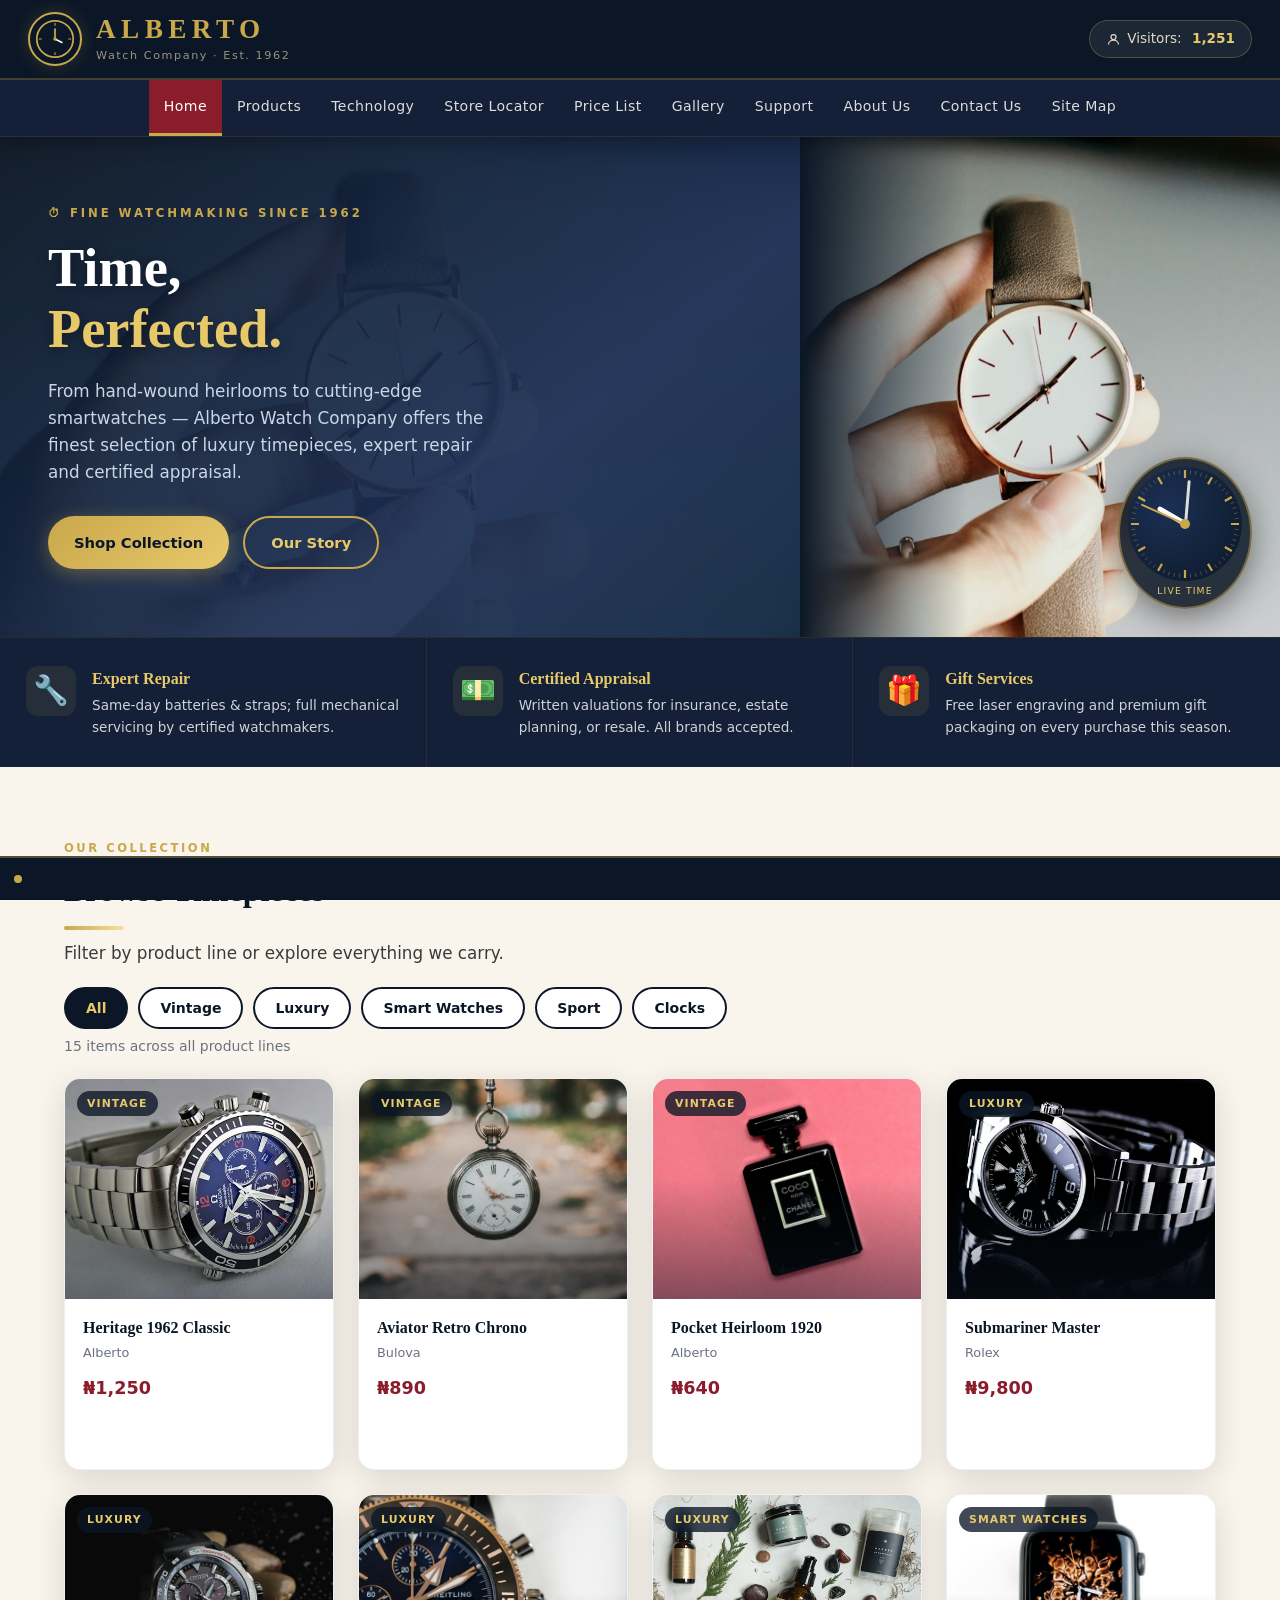
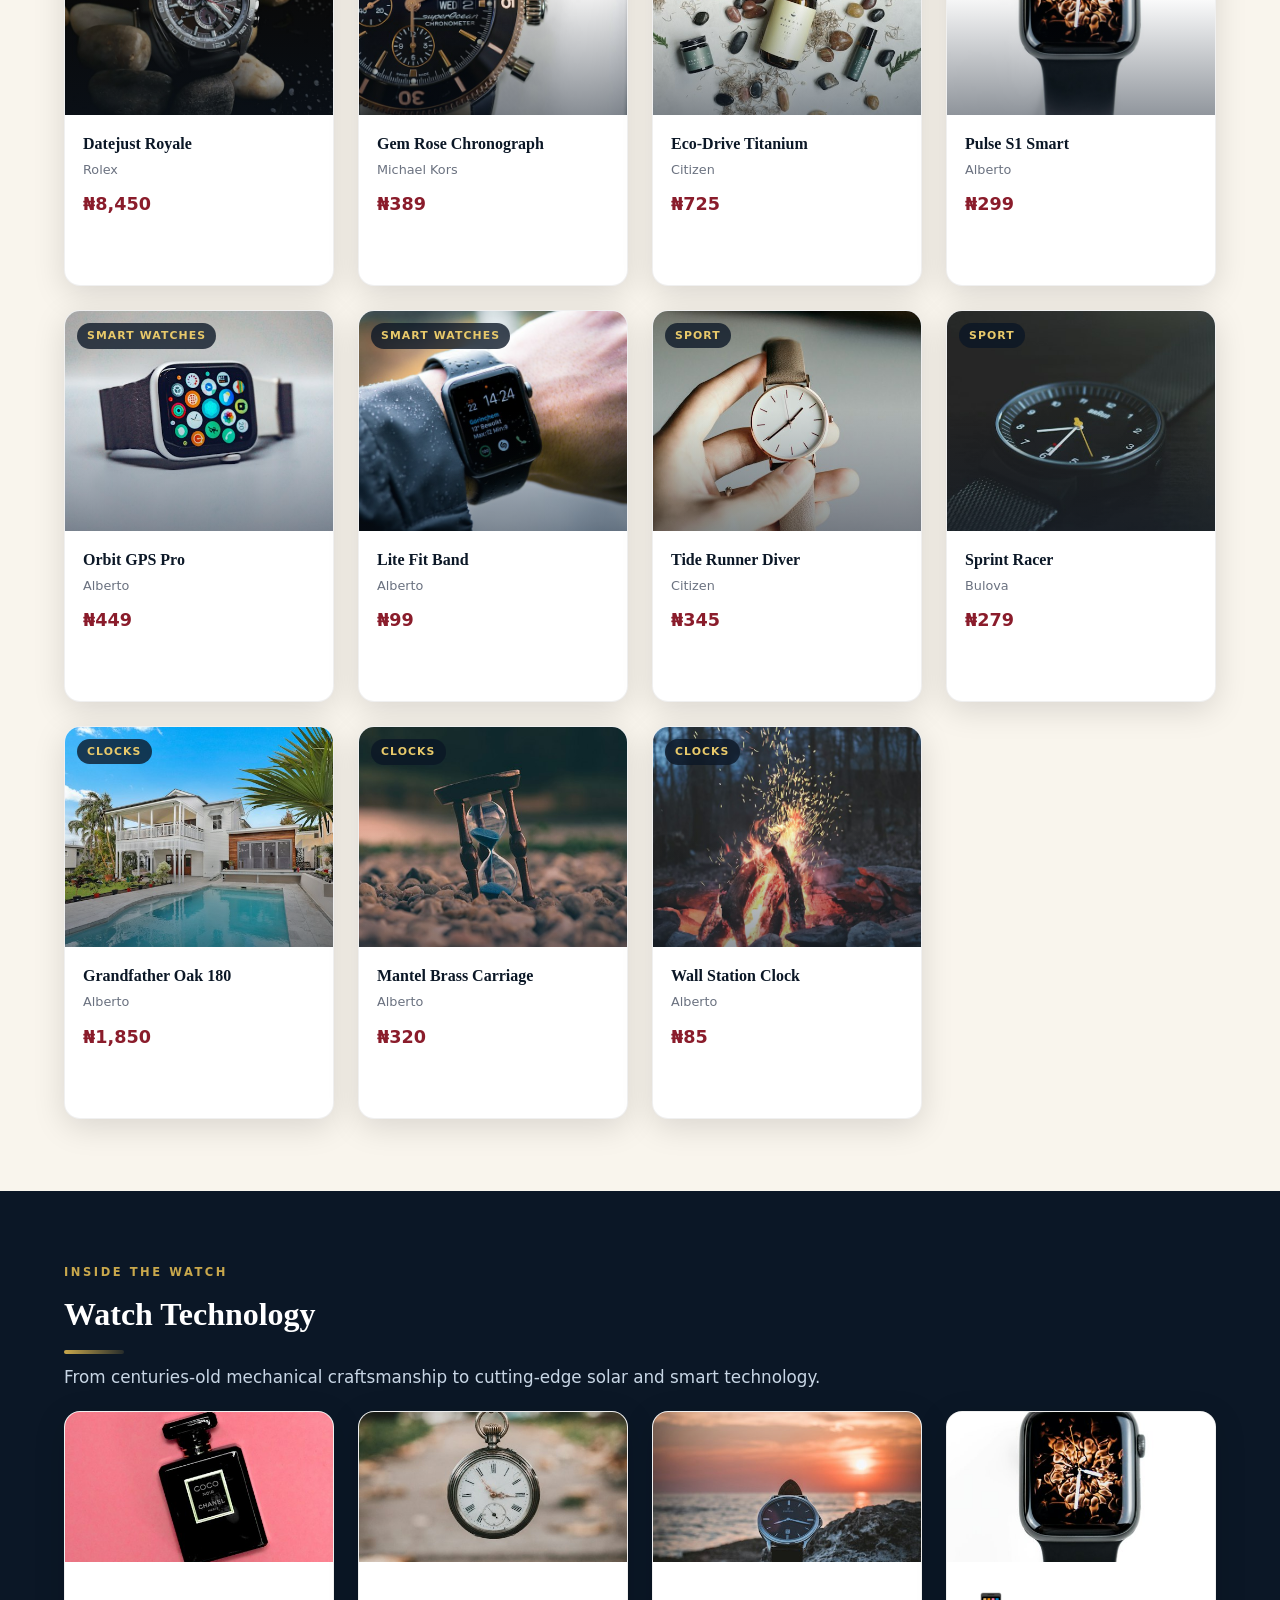
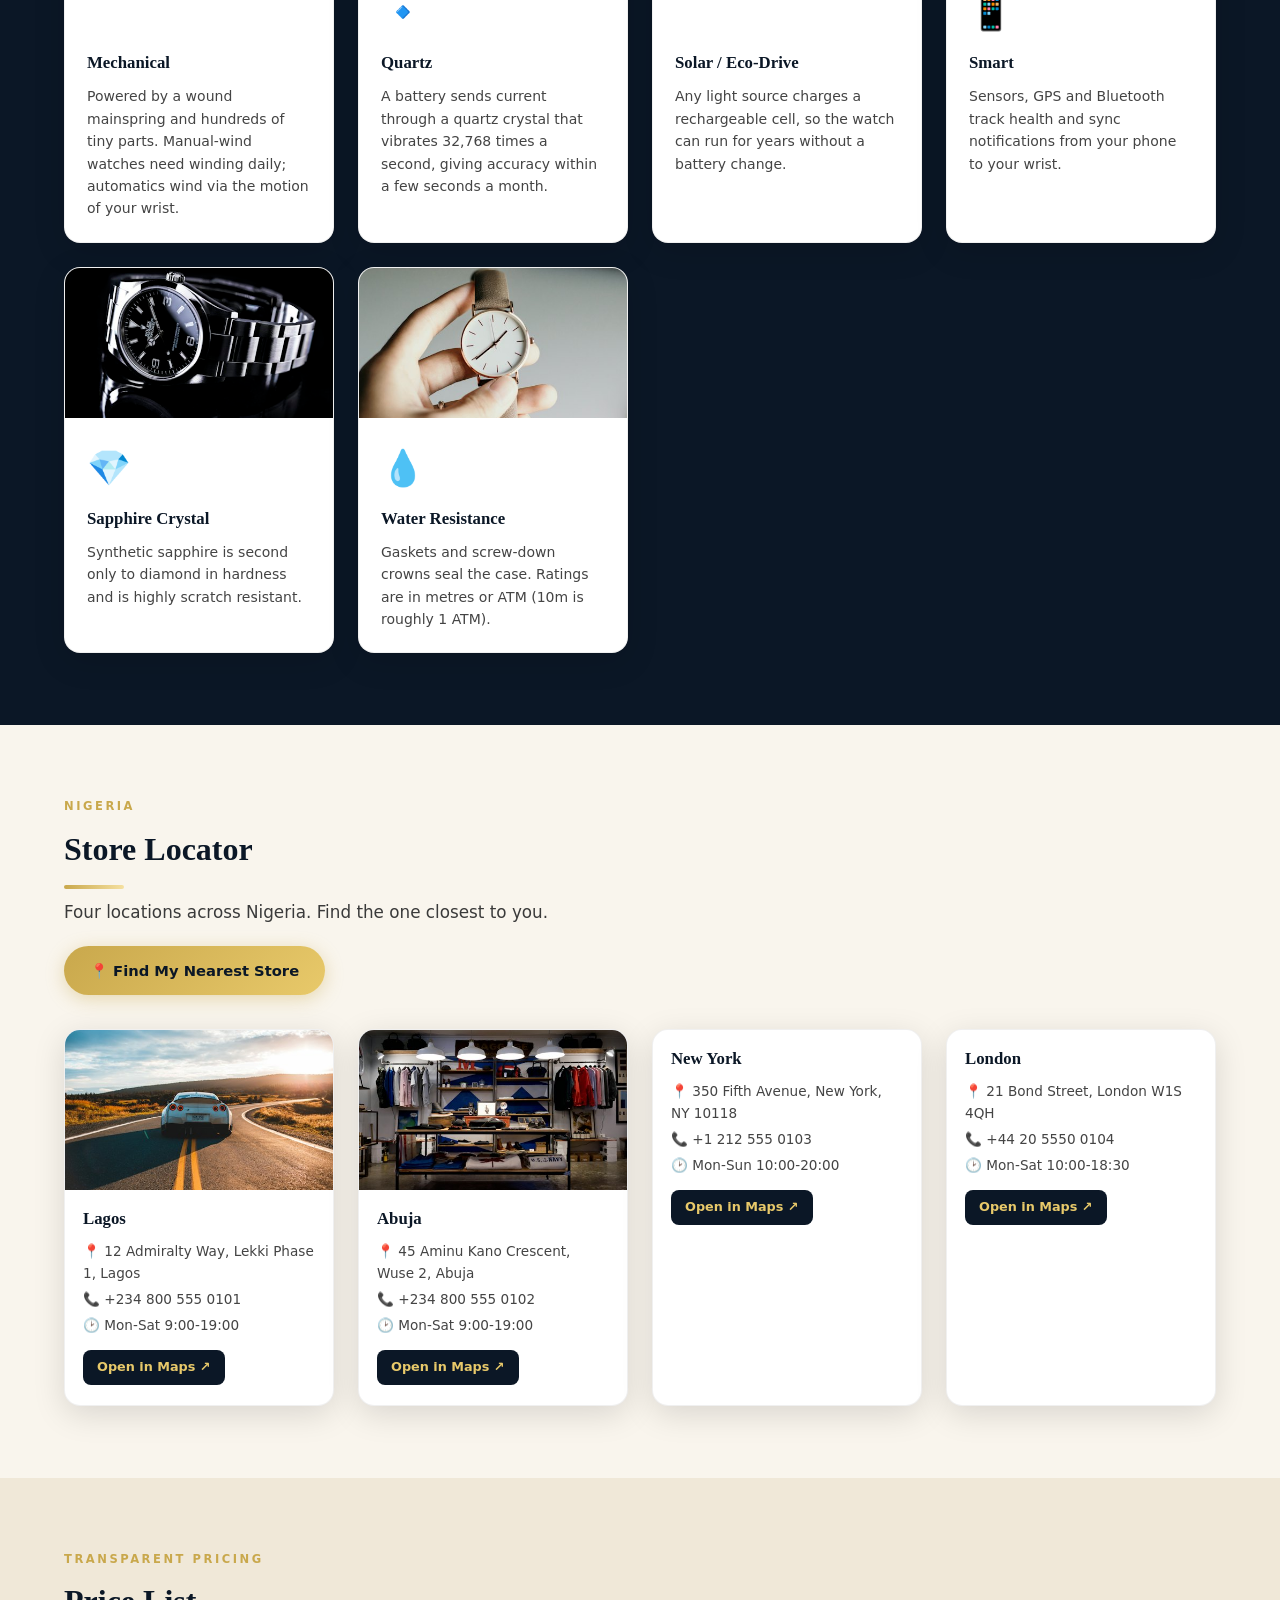
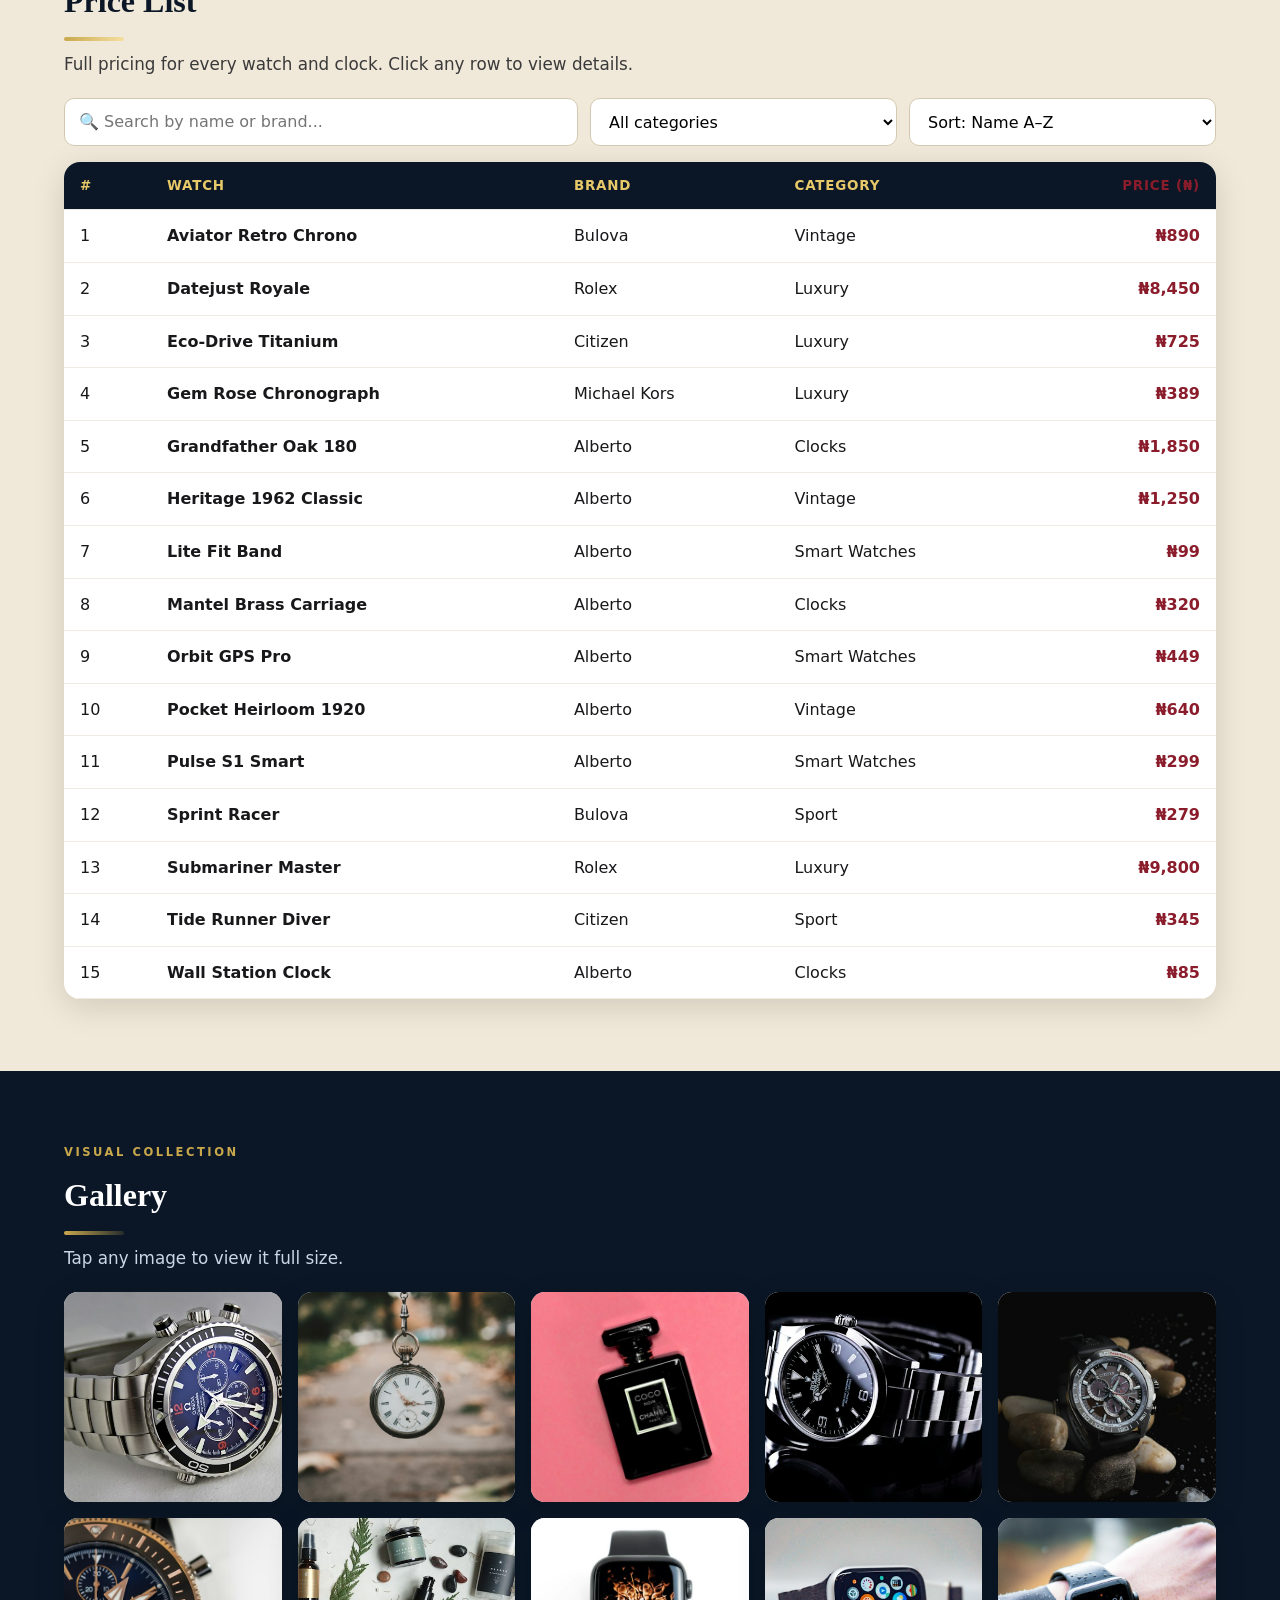
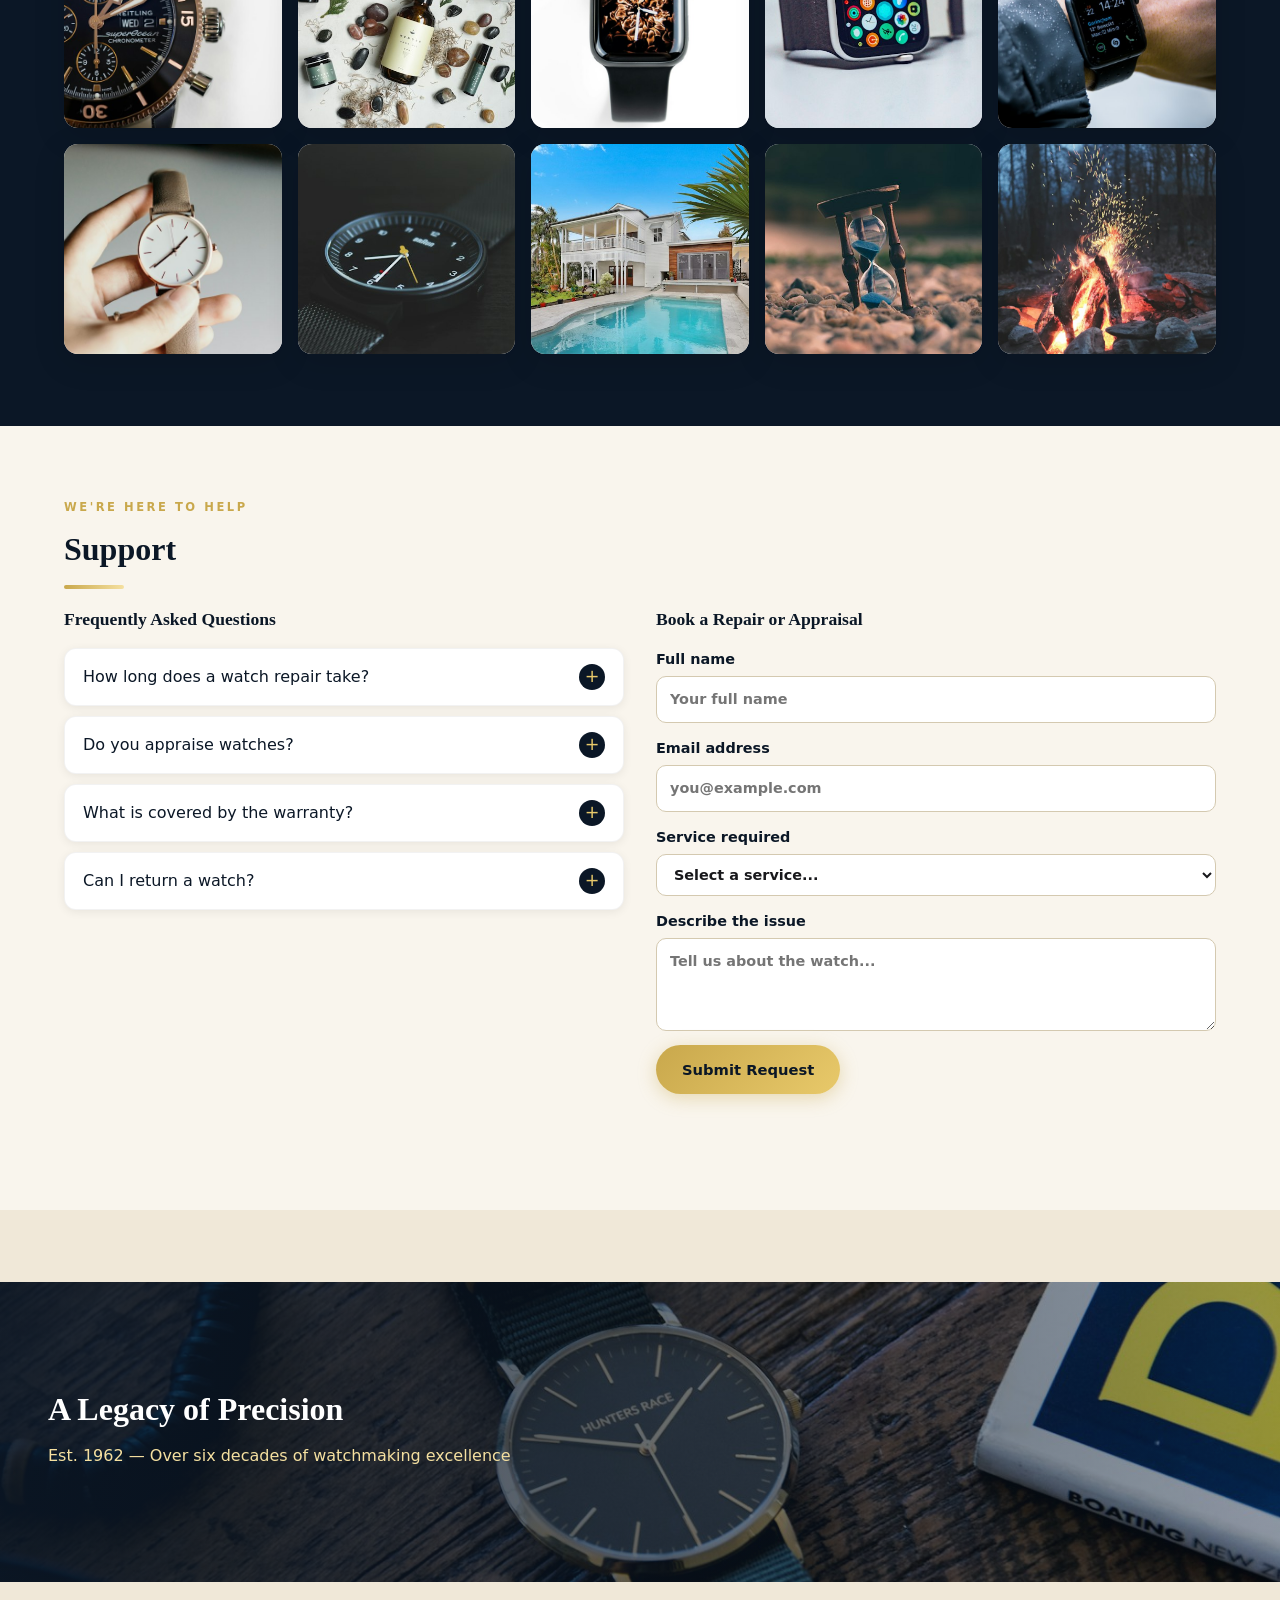
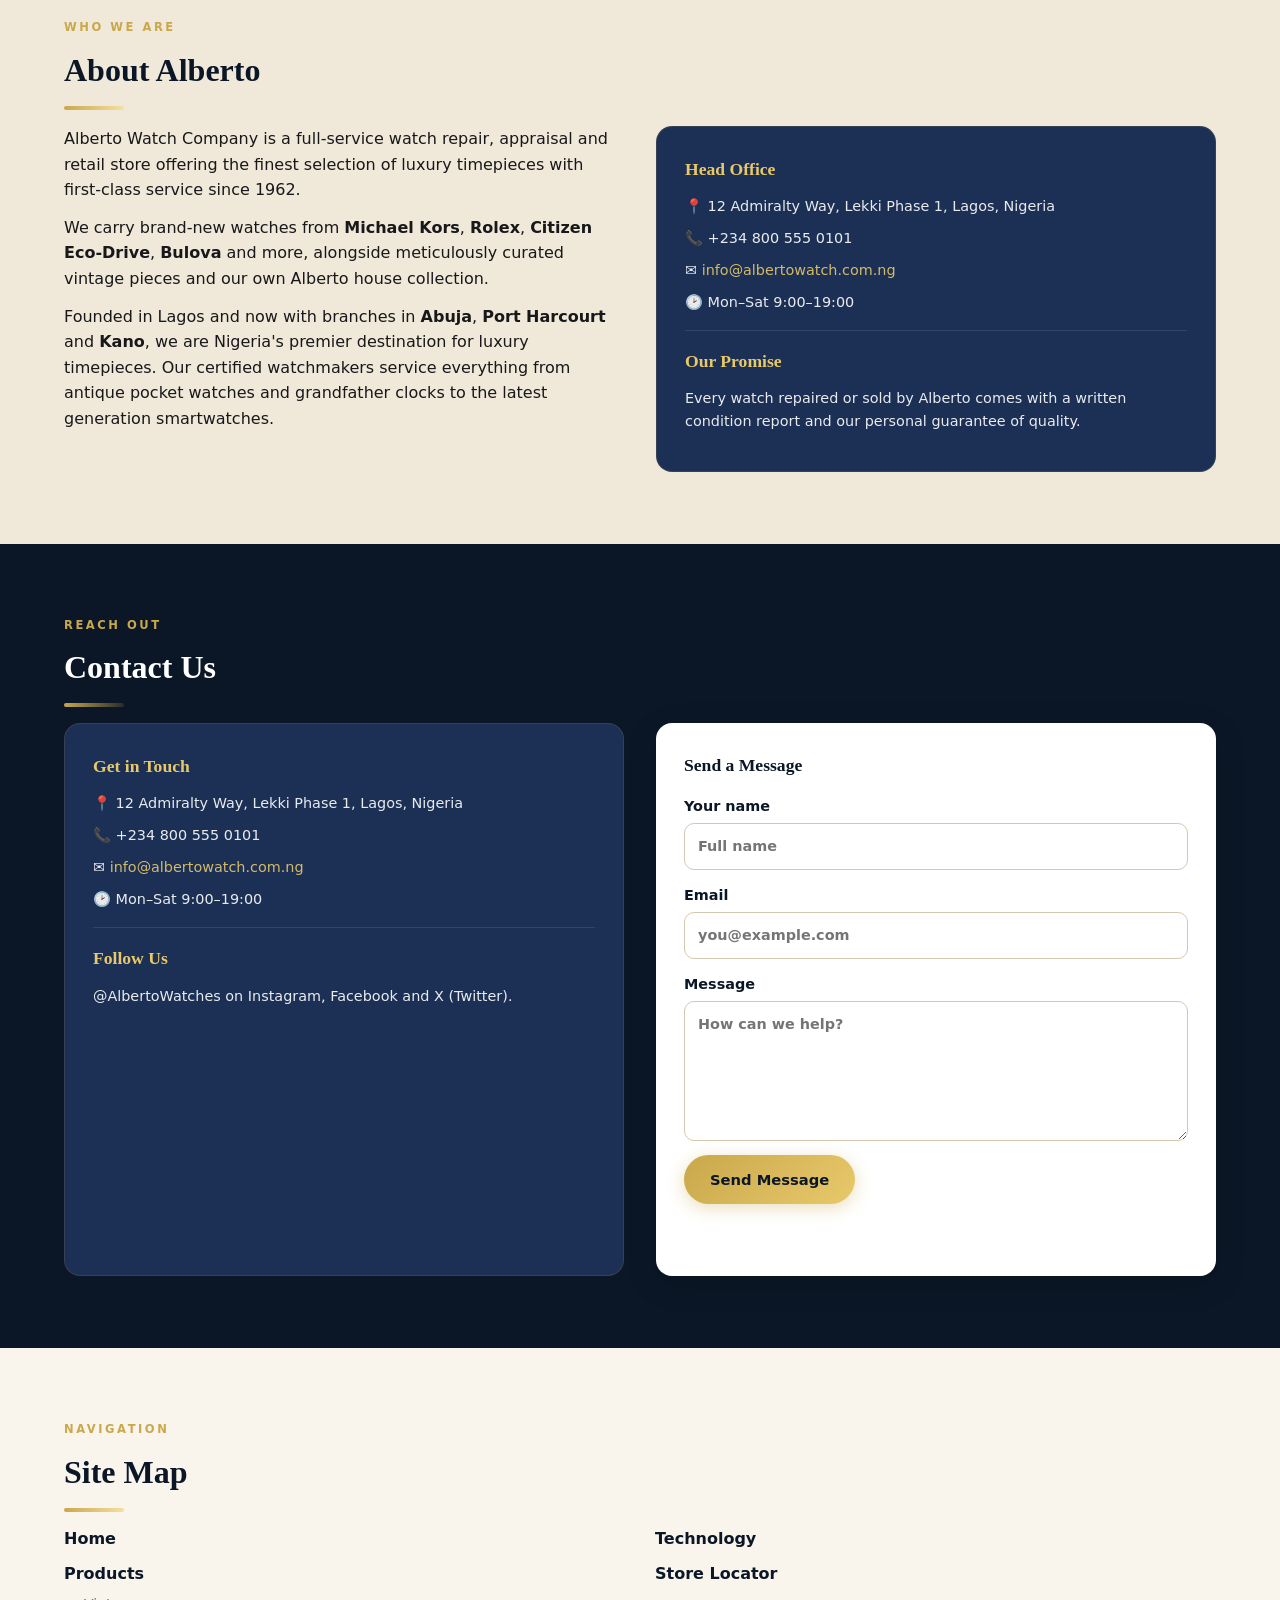
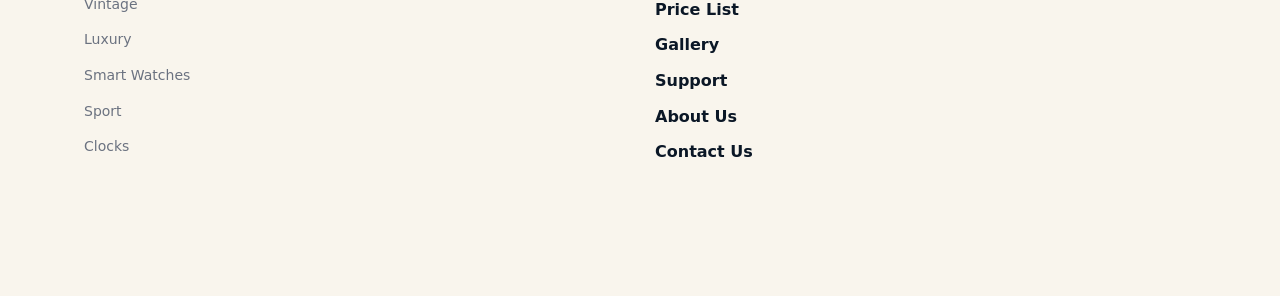
==== index.html @ 953cacf6 "Alberto Watch Company - complete SPA website with Nigerian localisation" ====
<!DOCTYPE html>
<html lang="en">
<head>
<meta charset="UTF-8">
<meta name="viewport" content="width=device-width, initial-scale=1">
<title>Alberto Watch Company | Luxury Timepieces Since 1962</title>
<meta name="description" content="Alberto Watch Company – full-service watch repair, appraisal and retail. Rolex, Michael Kors, Citizen, Bulova and our own Alberto collection.">
<link rel="stylesheet" href="css/style.css">
</head>
<body>

<!-- ═══════════ TOP BAR ═══════════ -->
<header class="topbar">
  <div class="brand">
    <div class="logo-wrap">
      <svg viewBox="0 0 60 60" aria-hidden="true" fill="none">
        <circle cx="30" cy="30" r="26" stroke="#c9a84c" stroke-width="2.5"/>
        <circle cx="30" cy="30" r="18" fill="#0b1726"/>
        <line x1="30" y1="30" x2="30" y2="16" stroke="#c9a84c" stroke-width="2.5" stroke-linecap="round"/>
        <line x1="30" y1="30" x2="40" y2="35" stroke="#fff" stroke-width="2" stroke-linecap="round"/>
        <circle cx="30" cy="30" r="2.5" fill="#c9a84c"/>
        <line x1="30" y1="7"  x2="30" y2="11" stroke="#c9a84c" stroke-width="1.5"/>
        <line x1="30" y1="49" x2="30" y2="53" stroke="#c9a84c" stroke-width="1.5"/>
        <line x1="7"  y1="30" x2="11" y2="30" stroke="#c9a84c" stroke-width="1.5"/>
        <line x1="49" y1="30" x2="53" y2="30" stroke="#c9a84c" stroke-width="1.5"/>
      </svg>
    </div>
    <div>
      <div class="brand-name">ALBERTO</div>
      <div class="brand-tag">Watch Company &middot; Est. 1962</div>
    </div>
  </div>
  <div class="visitors" title="Site visitor count">
    <svg width="15" height="15" viewBox="0 0 24 24" fill="none" stroke="currentColor" stroke-width="2" aria-hidden="true"><circle cx="12" cy="8" r="4"/><path d="M4 20c0-4 3.6-7 8-7s8 3 8 7"/></svg>
    Visitors:&nbsp;<strong id="visitorCount">0</strong>
  </div>
  <button class="burger" id="burger" aria-label="Toggle menu" aria-expanded="false">&#9776;</button>
</header>

<!-- ═══════════ STICKY NAV ═══════════ -->
<nav class="menu" id="menu" aria-label="Main navigation">
  <a href="#home">Home</a>
  <a href="#products">Products</a>
  <a href="#technology">Technology</a>
  <a href="#store">Store Locator</a>
  <a href="#prices">Price List</a>
  <a href="#gallery">Gallery</a>
  <a href="#support">Support</a>
  <a href="#about">About Us</a>
  <a href="#contact">Contact Us</a>
  <a href="#sitemap">Site Map</a>
</nav>

<!-- ═══════════ ALL SECTIONS SCROLL CONTINUOUSLY ═══════════ -->

<!-- ── HERO ── -->
<section id="home" class="sec-hero">
  <div class="hero">
    <div class="hero-left">
      <p class="hero-eyebrow">&#9201; Fine Watchmaking Since 1962</p>
      <h1>Time,<br><span>Perfected.</span></h1>
      <p class="hero-desc">
        From hand-wound heirlooms to cutting-edge smartwatches —
        Alberto Watch Company offers the finest selection of luxury timepieces,
        expert repair and certified appraisal.
      </p>
      <div class="hero-btns">
        <a class="btn" href="#products">Shop Collection</a>
        <a class="btn btn-outline" href="#about">Our Story</a>
      </div>
    </div>
    <div class="hero-right">
      <img src="images/hero/hero-main.jpg" alt="Luxury watch close-up" loading="eager">
      <div class="hero-right-overlay"></div>
      <div class="hero-clock-wrap" aria-hidden="true">
        <div class="hero-clock" id="heroClock">
          <div class="hand h"></div>
          <div class="hand m"></div>
          <div class="hand s"></div>
          <div class="dot"></div>
        </div>
        <div class="clock-label">Live Time</div>
      </div>
    </div>
  </div>

  <!-- Feature strip inside hero section -->
  <div class="feature-strip">
    <div class="feature-tile">
      <div class="feature-icon">&#128295;</div>
      <div><h3>Expert Repair</h3><p>Same-day batteries &amp; straps; full mechanical servicing by certified watchmakers.</p></div>
    </div>
    <div class="feature-tile">
      <div class="feature-icon">&#128181;</div>
      <div><h3>Certified Appraisal</h3><p>Written valuations for insurance, estate planning, or resale. All brands accepted.</p></div>
    </div>
    <div class="feature-tile">
      <div class="feature-icon">&#127873;</div>
      <div><h3>Gift Services</h3><p>Free laser engraving and premium gift packaging on every purchase this season.</p></div>
    </div>
  </div>
</section>

<!-- ── FEATURED / PRODUCTS ── -->
<section id="products" class="sec-block">
  <div class="container">
    <p class="sec-eyebrow">Our Collection</p>
    <h2 class="section-title">Browse Timepieces</h2>
    <p class="lead">Filter by product line or explore everything we carry.</p>
    <div class="filters" id="categoryFilters"></div>
    <p class="muted" id="productCount" style="margin-bottom:8px"></p>
    <div class="grid" id="productGrid"></div>
  </div>
</section>

<!-- ── TECHNOLOGY ── -->
<section id="technology" class="sec-block sec-dark">
  <div class="container">
    <p class="sec-eyebrow" style="color:var(--gold)">Inside the Watch</p>
    <h2 class="section-title" style="color:#fff">Watch Technology</h2>
    <p class="lead" style="color:#c8d6e5">From centuries-old mechanical craftsmanship to cutting-edge solar and smart technology.</p>
    <div class="grid tech-grid" id="techGrid"></div>
  </div>
</section>

<!-- ── STORE LOCATOR ── -->
<section id="store" class="sec-block">
  <div class="container">
    <p class="sec-eyebrow">Nigeria</p>
    <h2 class="section-title">Store Locator</h2>
    <p class="lead">Four locations across Nigeria. Find the one closest to you.</p>
    <button class="btn" id="nearestBtn" style="margin-bottom:14px">
      &#128205; Find My Nearest Store
    </button>
    <p class="muted" id="nearestMsg" style="margin-bottom:16px"></p>
    <div class="grid" id="storeGrid"></div>
  </div>
</section>

<!-- ── PRICE LIST ── -->
<section id="prices" class="sec-block sec-cream">
  <div class="container">
    <p class="sec-eyebrow">Transparent Pricing</p>
    <h2 class="section-title">Price List</h2>
    <p class="lead">Full pricing for every watch and clock. Click any row to view details.</p>
    <div class="price-tools">
      <input type="search" id="priceSearch" placeholder="&#128269; Search by name or brand...">
      <select id="priceCat"><option value="">All categories</option></select>
      <select id="priceSort">
        <option value="name">Sort: Name A–Z</option>
        <option value="low">Price: Low &#8594; High</option>
        <option value="high">Price: High &#8594; Low</option>
      </select>
    </div>
    <div class="table-wrap">
      <table id="priceTable" aria-label="Watch price list">
        <thead><tr><th>#</th><th>Watch</th><th>Brand</th><th>Category</th><th class="num">Price (&#8358;)</th></tr></thead>
        <tbody></tbody>
      </table>
    </div>
  </div>
</section>

<!-- ── GALLERY ── -->
<section id="gallery" class="sec-block sec-dark">
  <div class="container">
    <p class="sec-eyebrow" style="color:var(--gold)">Visual Collection</p>
    <h2 class="section-title" style="color:#fff">Gallery</h2>
    <p class="lead" style="color:#c8d6e5">Tap any image to view it full size.</p>
    <div class="gallery" id="galleryGrid"></div>
  </div>
</section>

<!-- ── SUPPORT ── -->
<section id="support" class="sec-block">
  <div class="container">
    <p class="sec-eyebrow">We're Here to Help</p>
    <h2 class="section-title">Support</h2>
    <div class="two-col">
      <div>
        <h3 class="sub-heading">Frequently Asked Questions</h3>
        <div id="faqList"></div>
      </div>
      <div>
        <h3 class="sub-heading">Book a Repair or Appraisal</h3>
        <form id="repairForm" novalidate>
          <label>Full name<input type="text" name="name" required placeholder="Your full name"></label>
          <label>Email address<input type="email" name="email" required placeholder="you@example.com"></label>
          <label>Service required
            <select name="service" required>
              <option value="">Select a service...</option>
              <option>Battery replacement</option>
              <option>Strap replacement</option>
              <option>Mechanical servicing</option>
              <option>Glass / crystal replacement</option>
              <option>Appraisal</option>
            </select>
          </label>
          <label>Describe the issue<textarea name="msg" rows="3" placeholder="Tell us about the watch..."></textarea></label>
          <button type="submit" class="btn">Submit Request</button>
          <p class="form-msg" id="repairMsg" role="status"></p>
        </form>
      </div>
    </div>
  </div>
</section>

<!-- ── ABOUT ── -->
<section id="about" class="sec-block sec-cream">
  <div class="about-banner">
    <img src="images/hero/about-banner.jpg" alt="Watch workshop" loading="lazy">
    <div class="about-banner-overlay">
      <div class="about-banner-text">
        <h2>A Legacy of Precision</h2>
        <p>Est. 1962 &mdash; Over six decades of watchmaking excellence</p>
      </div>
    </div>
  </div>
  <div class="container" style="padding-top:36px">
    <p class="sec-eyebrow">Who We Are</p>
    <h2 class="section-title">About Alberto</h2>
    <div class="two-col">
      <div>
        <p>Alberto Watch Company is a full-service watch repair, appraisal and retail store offering the finest selection of luxury timepieces with first-class service since 1962.</p>
        <p>We carry brand-new watches from <strong>Michael Kors</strong>, <strong>Rolex</strong>, <strong>Citizen Eco-Drive</strong>, <strong>Bulova</strong> and more, alongside meticulously curated vintage pieces and our own Alberto house collection.</p>
        <p>Founded in Lagos and now with branches in <strong>Abuja</strong>, <strong>Port Harcourt</strong> and <strong>Kano</strong>, we are Nigeria's premier destination for luxury timepieces. Our certified watchmakers service everything from antique pocket watches and grandfather clocks to the latest generation smartwatches.</p>
      </div>
      <div class="info-card">
        <h3>Head Office</h3>
        <p>&#128205; 12 Admiralty Way, Lekki Phase 1, Lagos, Nigeria</p>
        <p>&#128222; +234 800 555 0101</p>
        <p>&#9993; <a href="mailto:info@albertowatch.com.ng">info@albertowatch.com.ng</a></p>
        <p>&#128337; Mon–Sat 9:00–19:00</p>
        <hr style="border:0;border-top:1px solid rgba(255,255,255,.1);margin:16px 0">
        <h3>Our Promise</h3>
        <p>Every watch repaired or sold by Alberto comes with a written condition report and our personal guarantee of quality.</p>
      </div>
    </div>
  </div>
</section>

<!-- ── CONTACT ── -->
<section id="contact" class="sec-block sec-dark">
  <div class="container">
    <p class="sec-eyebrow" style="color:var(--gold)">Reach Out</p>
    <h2 class="section-title" style="color:#fff">Contact Us</h2>
    <div class="two-col">
      <div class="info-card info-card-light">
        <h3>Get in Touch</h3>
        <p>&#128205; 12 Admiralty Way, Lekki Phase 1, Lagos, Nigeria</p>
        <p>&#128222; +234 800 555 0101</p>
        <p>&#9993; <a href="mailto:info@albertowatch.com.ng">info@albertowatch.com.ng</a></p>
        <p>&#128337; Mon–Sat 9:00–19:00</p>
        <hr style="border:0;border-top:1px solid rgba(255,255,255,.1);margin:16px 0">
        <h3>Follow Us</h3>
        <p>@AlbertoWatches on Instagram, Facebook and X (Twitter).</p>
      </div>
      <form id="contactForm" novalidate style="background:#fff;padding:28px;border-radius:16px;box-shadow:var(--shadow)">
        <h3 class="sub-heading" style="margin-bottom:16px">Send a Message</h3>
        <label>Your name<input type="text" name="name" required placeholder="Full name"></label>
        <label>Email<input type="email" name="email" required placeholder="you@example.com"></label>
        <label>Message<textarea name="msg" rows="5" required placeholder="How can we help?"></textarea></label>
        <button type="submit" class="btn">Send Message</button>
        <p class="form-msg" id="contactMsg" role="status"></p>
      </form>
    </div>
  </div>
</section>

<!-- ── SITEMAP ── -->
<section id="sitemap" class="sec-block">
  <div class="container">
    <p class="sec-eyebrow">Navigation</p>
    <h2 class="section-title">Site Map</h2>
    <ul class="sitemap" id="sitemapList"></ul>
  </div>
</section>

<!-- ═══════════ PRODUCT POPUP ═══════════ -->
<div class="modal" id="modal" aria-hidden="true">
  <div class="modal-box" role="dialog" aria-modal="true" aria-labelledby="mTitle">
    <button class="modal-close" id="modalClose" aria-label="Close popup">&times;</button>
    <div class="modal-body">
      <div class="modal-img" id="mImg"></div>
      <div class="modal-info">
        <p class="badge" id="mCat"></p>
        <h3 id="mTitle"></h3>
        <p class="m-brand" id="mBrand"></p>
        <p class="m-desc" id="mDesc"></p>
        <table class="specs" id="mSpecs"></table>
        <p class="price" id="mPrice"></p>
      </div>
    </div>
  </div>
</div>

<!-- ═══════════ GALLERY LIGHTBOX ═══════════ -->
<div class="modal" id="lightbox" aria-hidden="true">
  <div class="modal-box light" role="dialog" aria-modal="true">
    <button class="modal-close" id="lightClose" aria-label="Close lightbox">&times;</button>
    <div id="lightImg"></div>
    <p id="lightCap" class="center" style="margin-top:12px;color:var(--muted)"></p>
  </div>
</div>

<!-- ═══════════ TICKER ═══════════ -->
<footer class="ticker-wrap" aria-live="off">
  <div class="ticker-dot" aria-hidden="true"></div>
  <div class="ticker"><span id="tickerText">Loading…</span></div>
</footer>

<script src="data/data.js"></script>
<script src="js/app.js"></script>
</body>
</html>
---- css/style.css ----
/* =====================================================================
   ALBERTO WATCH COMPANY  –  True Single-Page Scrolling Layout
   ===================================================================== */
:root {
  --navy:   #0b1726;
  --navy2:  #132038;
  --navy3:  #1c3055;
  --gold:   #c9a84c;
  --gold2:  #e8c96a;
  --gold3:  #f5e0a0;
  --cream:  #f9f5ed;
  --cream2: #f0e8d8;
  --red:    #8a1c2b;
  --text:   #18181b;
  --muted:  #6b7280;
  --shadow: 0 8px 32px rgba(0,0,0,.13);
  --radius: 16px;
}

/* ── Reset ── */
*, *::before, *::after { box-sizing: border-box; margin: 0; padding: 0; }
html  { scroll-behavior: smooth; font-size: 16px; }
body  {
  font-family: "Segoe UI", system-ui, -apple-system, sans-serif;
  background: var(--cream);
  color: var(--text);
  line-height: 1.6;
  padding-bottom: 52px;
}
a         { color: var(--gold); text-decoration: none; }
a:hover   { text-decoration: underline; }
img       { max-width: 100%; display: block; }
h1,h2,h3,h4 { font-family: Georgia, "Times New Roman", serif; }
p         { margin-bottom: .75rem; }
button    { font: inherit; cursor: pointer; }

/* ── Layout helpers ── */
.container  { max-width: 1200px; margin: 0 auto; padding: 0 24px; }
.center     { text-align: center; }
.muted      { color: var(--muted); font-size: .875rem; }
.lead       { color: #3a3a3a; font-size: 1.05rem; margin: 10px 0 20px; }

/* ── Typography helpers ── */
.sec-eyebrow {
  font-size: .72rem; letter-spacing: .22em; text-transform: uppercase;
  color: var(--gold); font-weight: 700; margin-bottom: 8px;
}
.section-title {
  font-size: 2rem; color: var(--navy);
  margin-bottom: 10px; padding-bottom: 14px; position: relative;
}
.section-title::after {
  content: ""; position: absolute; left: 0; bottom: 0;
  width: 60px; height: 4px;
  background: linear-gradient(90deg, var(--gold), var(--gold3));
  border-radius: 2px;
}
.sub-heading { color: var(--navy); font-size: 1.1rem; margin-bottom: 14px; }
.badge {
  display: inline-block; background: var(--navy); color: var(--gold2);
  font-size: .7rem; padding: 3px 12px; border-radius: 999px;
  letter-spacing: .08em; text-transform: uppercase; font-weight: 700;
}

/* ════════════════════════════════════════
   TOP BAR
════════════════════════════════════════ */
.topbar {
  display: flex; align-items: center; justify-content: space-between;
  flex-wrap: wrap; gap: 10px;
  background: var(--navy);
  padding: 12px 28px;
  border-bottom: 2px solid rgba(201,168,76,.28);
  position: relative; z-index: 80;
}
.brand      { display: flex; align-items: center; gap: 14px; }
.logo-wrap  {
  width: 54px; height: 54px; border-radius: 50%;
  border: 2px solid var(--gold); background: var(--navy);
  display: flex; align-items: center; justify-content: center;
  box-shadow: 0 0 18px rgba(201,168,76,.2); flex: none; overflow: hidden;
}
.logo-wrap svg   { width: 42px; height: 42px; }
.brand-name {
  font: 700 1.7rem Georgia, serif;
  letter-spacing: .2em; color: var(--gold);
}
.brand-tag  { font-size: .7rem; letter-spacing: .14em; opacity: .7; color: #d4c7a5; margin-top: 2px; }
.visitors   {
  background: rgba(255,255,255,.07); border: 1px solid rgba(201,168,76,.3);
  padding: 7px 16px; border-radius: 999px;
  font-size: .85rem; color: #e0d8c4;
  display: flex; align-items: center; gap: 6px;
}
.visitors strong { color: var(--gold2); }
.burger {
  display: none; background: none; border: 1.5px solid var(--gold);
  color: var(--gold); font-size: 1.4rem; padding: 4px 12px; border-radius: 8px;
}

/* ════════════════════════════════════════
   STICKY NAV
════════════════════════════════════════ */
.menu {
  display: flex; flex-wrap: wrap; justify-content: center;
  background: var(--navy2);
  position: sticky; top: 0; z-index: 70;
  box-shadow: 0 4px 20px rgba(0,0,0,.3);
  border-bottom: 1px solid rgba(201,168,76,.12);
}
.menu a {
  color: #ddd; text-decoration: none;
  padding: 15px 15px; font-size: .88rem; font-weight: 500;
  border-bottom: 3px solid transparent;
  letter-spacing: .03em; white-space: nowrap;
  transition: color .2s, background .2s, border-color .2s;
}
.menu a:hover  { color: var(--gold2); background: rgba(201,168,76,.1); border-bottom-color: var(--gold); text-decoration: none; }
.menu a.active { color: #fff; background: var(--red); border-bottom-color: var(--gold); }

/* ════════════════════════════════════════
   SECTION WRAPPERS  (all always visible)
════════════════════════════════════════ */
.sec-block  { padding: 72px 0; }
.sec-dark   { background: var(--navy); color: #fff; }
.sec-dark   .section-title { color: #fff; }
.sec-dark   .section-title::after { background: linear-gradient(90deg, var(--gold), rgba(201,168,76,.15)); }
.sec-cream  { background: var(--cream2); }
.sec-hero   { background: var(--navy); }

/* ════════════════════════════════════════
   HERO
════════════════════════════════════════ */
.hero {
  display: grid; grid-template-columns: 1fr 480px;
  min-height: 500px;
}
.hero-left {
  background: linear-gradient(140deg, #0b1726 0%, #1c3055 65%, #0f2540 100%);
  padding: 60px 48px;
  display: flex; flex-direction: column; justify-content: center;
  position: relative; overflow: hidden;
}
.hero-left::before {
  content: ""; position: absolute; inset: 0;
  background: url("../images/hero/hero-main.jpg") center/cover no-repeat;
  opacity: .07;
}
.hero-left > * { position: relative; z-index: 1; }
.hero-eyebrow  {
  font-size: .73rem; letter-spacing: .25em; text-transform: uppercase;
  color: var(--gold); font-weight: 700; margin-bottom: 16px;
}
.hero h1 {
  font-size: 3.4rem; color: #fff; line-height: 1.12; margin-bottom: 18px;
  text-shadow: 0 3px 14px rgba(0,0,0,.35);
}
.hero h1 span    { color: var(--gold2); }
.hero-desc       { color: #c8d6e5; max-width: 440px; margin-bottom: 30px; font-size: 1.05rem; }
.hero-btns       { display: flex; gap: 14px; flex-wrap: wrap; }

.hero-right      { position: relative; overflow: hidden; }
.hero-right img  { width: 100%; height: 100%; object-fit: cover; object-position: center; }
.hero-right-overlay {
  position: absolute; inset: 0;
  background: linear-gradient(to right, var(--navy) 0%, transparent 35%);
}

/* Analog clock on hero */
.hero-clock-wrap {
  position: absolute; bottom: 28px; right: 28px;
  background: rgba(11,23,38,.85); backdrop-filter: blur(10px);
  border: 2px solid rgba(201,168,76,.5); border-radius: 50%; padding: 8px;
  box-shadow: 0 8px 32px rgba(0,0,0,.45);
}
.hero-clock {
  width: 114px; height: 114px; border-radius: 50%; position: relative;
  background: radial-gradient(circle at 35% 35%, #1c3055, #0b1726);
}
.hero-clock .hand {
  position: absolute; left: 50%; bottom: 50%;
  transform-origin: 50% 100%; border-radius: 4px;
}
.hero-clock .h   { width: 5px;  height: 32px; margin-left: -2.5px; background: #fff; border-radius: 3px; }
.hero-clock .m   { width: 3px;  height: 44px; margin-left: -1.5px; background: #ddd; border-radius: 3px; }
.hero-clock .s   { width: 2px;  height: 48px; margin-left: -1px;   background: var(--gold); }
.hero-clock .dot {
  position: absolute; left: 50%; top: 50%;
  width: 10px; height: 10px; margin: -5px;
  background: var(--gold); border-radius: 50%; z-index: 2;
}
.clock-label {
  text-align: center; color: var(--gold2);
  font-size: .58rem; letter-spacing: .12em; text-transform: uppercase; padding-top: 3px;
}

/* Feature strip */
.feature-strip {
  display: grid; grid-template-columns: repeat(3, 1fr);
  border-top: 1px solid rgba(201,168,76,.15);
}
.feature-tile {
  background: var(--navy2); color: #fff;
  padding: 28px 26px;
  display: flex; align-items: flex-start; gap: 16px;
  border-right: 1px solid rgba(201,168,76,.1);
  transition: background .25s;
}
.feature-tile:last-child { border-right: 0; }
.feature-tile:hover { background: var(--navy3); }
.feature-icon {
  font-size: 1.8rem; flex: none;
  width: 50px; height: 50px;
  background: rgba(201,168,76,.1); border-radius: 12px;
  display: flex; align-items: center; justify-content: center;
}
.feature-tile h3 { color: var(--gold2); margin-bottom: 4px; font-size: 1rem; }
.feature-tile p  { font-size: .85rem; opacity: .8; margin: 0; }

/* ════════════════════════════════════════
   BUTTONS
════════════════════════════════════════ */
.btn {
  display: inline-flex; align-items: center; gap: 8px;
  background: linear-gradient(135deg, var(--gold), var(--gold2));
  color: var(--navy); border: 0;
  padding: 13px 26px; border-radius: 999px;
  font-weight: 700; font-size: .92rem;
  box-shadow: 0 4px 18px rgba(201,168,76,.38);
  transition: transform .2s, box-shadow .2s;
  text-decoration: none; cursor: pointer;
}
.btn:hover        { transform: translateY(-3px); box-shadow: 0 8px 28px rgba(201,168,76,.5); text-decoration: none; }
.btn-outline      { background: transparent; color: var(--gold2); border: 2px solid var(--gold); box-shadow: none; }
.btn-outline:hover{ background: rgba(201,168,76,.12); }

/* ════════════════════════════════════════
   PRODUCT CARDS
════════════════════════════════════════ */
.grid {
  display: grid;
  grid-template-columns: repeat(auto-fill, minmax(240px, 1fr));
  gap: 24px; margin-top: 20px;
}
.card {
  background: #fff; border-radius: var(--radius);
  box-shadow: var(--shadow); overflow: hidden; cursor: pointer;
  display: flex; flex-direction: column;
  border: 1px solid rgba(0,0,0,.06);
  transition: transform .3s, box-shadow .3s;
}
.card:hover, .card:focus {
  transform: translateY(-8px);
  box-shadow: 0 20px 50px rgba(0,0,0,.18), 0 0 0 2px var(--gold);
  outline: none;
}
.card .img {
  position: relative; height: 220px; overflow: hidden;
  background: var(--cream2);
}
.card .img img {
  width: 100%; height: 100%; object-fit: cover;
  transition: transform .5s;
}
.card:hover .img img { transform: scale(1.08); }
.img-placeholder {
  height: 220px; display: flex; align-items: center;
  justify-content: center; font-size: 4rem; color: #ccc;
}
.img-overlay {
  position: absolute; inset: 0;
  background: linear-gradient(to top, rgba(11,23,38,.45) 0%, transparent 55%);
}
.cat-badge {
  position: absolute; top: 12px; left: 12px;
  background: rgba(11,23,38,.78); color: var(--gold2);
  font-size: .68rem; letter-spacing: .1em; text-transform: uppercase;
  padding: 4px 10px; border-radius: 999px; font-weight: 700;
  backdrop-filter: blur(4px);
}
.card .info       { padding: 16px 18px 20px; flex: 1; display: flex; flex-direction: column; }
.card h3          { font-size: 1rem; margin-bottom: 3px; color: var(--navy); }
.card .brand-l    { color: var(--muted); font-size: .8rem; font-weight: 500; }
.card .price      { font-weight: 700; color: var(--red); font-size: 1.1rem; margin-top: auto; padding-top: 10px; }
.card .quick-view {
  margin-top: 10px; background: var(--navy); color: var(--gold2);
  border: 0; border-radius: 8px; padding: 8px;
  font-size: .82rem; font-weight: 600; letter-spacing: .04em;
  opacity: 0; transform: translateY(6px);
  transition: opacity .25s, transform .25s;
}
.card:hover .quick-view,
.card:focus .quick-view { opacity: 1; transform: none; }

/* ════════════════════════════════════════
   FILTERS
════════════════════════════════════════ */
.filters { display: flex; flex-wrap: wrap; gap: 10px; margin: 18px 0 6px; }
.chip {
  border: 2px solid var(--navy); background: #fff; color: var(--navy);
  padding: 8px 20px; border-radius: 999px;
  cursor: pointer; font-weight: 600; font-size: .875rem;
  transition: background .2s, color .2s, transform .15s;
}
.chip:hover  { background: var(--gold); border-color: var(--gold); transform: scale(1.04); }
.chip.active { background: var(--navy); color: var(--gold2); border-color: var(--navy); }

/* ════════════════════════════════════════
   TECHNOLOGY
════════════════════════════════════════ */
.tech-grid .card  { cursor: default; }
.tech-card-img    { height: 150px; overflow: hidden; }
.tech-card-img img{ width: 100%; height: 100%; object-fit: cover; }
.tech-card-inner  { padding: 22px; }
.tech-icon        { font-size: 2.2rem; margin-bottom: 10px; }
.tech-grid .card h3 { color: var(--navy); font-size: 1.05rem; margin-bottom: 8px; }
.tech-grid .card p  { font-size: .875rem; color: #444; margin: 0; }

/* ════════════════════════════════════════
   STORES
════════════════════════════════════════ */
.store-card          { cursor: default; padding: 0; }
.store-card.nearest  { box-shadow: 0 0 0 3px var(--gold), 0 4px 24px rgba(201,168,76,.22); }
.store-photo         { height: 160px; overflow: hidden; }
.store-photo img     { width: 100%; height: 100%; object-fit: cover; }
.store-info          { padding: 16px 18px 20px; }
.store-info h3       { color: var(--navy); font-size: 1.05rem; margin-bottom: 8px; }
.store-info p        { font-size: .85rem; color: #444; margin-bottom: 4px; }
.maps-link {
  display: inline-block; margin-top: 10px;
  background: var(--navy); color: var(--gold2);
  padding: 7px 14px; border-radius: 8px;
  font-size: .8rem; font-weight: 600;
  transition: background .2s; text-decoration: none;
}
.maps-link:hover { background: var(--navy3); text-decoration: none; }

/* ════════════════════════════════════════
   PRICE TABLE
════════════════════════════════════════ */
.price-tools { display: flex; flex-wrap: wrap; gap: 12px; margin: 16px 0; }
.price-tools input,
.price-tools select {
  font: inherit; padding: 10px 14px;
  border: 1.5px solid #d4c9b0; border-radius: 10px; background: #fff;
}
.price-tools input   { flex: 2 1 220px; }
.price-tools select  { flex: 1 1 160px; }
.price-tools input:focus,
.price-tools select:focus {
  outline: none; border-color: var(--gold);
  box-shadow: 0 0 0 3px rgba(201,168,76,.18);
}
.table-wrap    { overflow-x: auto; background: #fff; border-radius: var(--radius); box-shadow: var(--shadow); }
table          { border-collapse: collapse; width: 100%; }
th, td         { padding: 13px 16px; text-align: left; border-bottom: 1px solid #f0ebe0; }
thead th       { background: var(--navy); color: var(--gold2); font-size: .84rem; letter-spacing: .06em; text-transform: uppercase; }
tbody tr:hover { background: #fdf6e3; cursor: pointer; }
.num           { text-align: right; font-weight: 700; color: var(--red); }

/* ════════════════════════════════════════
   GALLERY
════════════════════════════════════════ */
.gallery {
  display: grid;
  grid-template-columns: repeat(auto-fill, minmax(210px, 1fr));
  gap: 16px;
}
.gallery .g {
  background: #fff; border-radius: 14px; overflow: hidden;
  box-shadow: var(--shadow); cursor: pointer; position: relative;
  transition: transform .3s, box-shadow .3s;
}
.gallery .g:hover  { transform: scale(1.04); box-shadow: 0 14px 40px rgba(0,0,0,.22); }
.gallery .g img    { width: 100%; height: 210px; object-fit: cover; display: block; transition: transform .5s; }
.gallery .g:hover img { transform: scale(1.1); }
.gallery .g .g-cap {
  position: absolute; bottom: 0; left: 0; right: 0;
  background: linear-gradient(transparent, rgba(11,23,38,.85));
  color: #fff; padding: 32px 12px 12px;
  font-size: .8rem; font-weight: 600;
  transform: translateY(100%); transition: transform .3s;
}
.gallery .g:hover .g-cap { transform: none; }

/* ════════════════════════════════════════
   TWO-COL + INFO CARDS
════════════════════════════════════════ */
.two-col  { display: grid; grid-template-columns: 1fr 1fr; gap: 32px; margin-top: 16px; }
.info-card {
  background: var(--navy3); color: #fff;
  border-radius: var(--radius); padding: 28px;
  border: 1px solid rgba(201,168,76,.15);
}
.info-card h3  { color: var(--gold2); margin-bottom: 12px; font-size: 1.1rem; }
.info-card p   { margin: 9px 0; font-size: .9rem; opacity: .9; }
.info-card a   { color: var(--gold2); }

/* ════════════════════════════════════════
   FORMS
════════════════════════════════════════ */
form label    { display: block; font-weight: 600; font-size: .9rem; color: var(--navy); margin-bottom: 14px; }
form input, form select, form textarea {
  display: block; width: 100%; margin-top: 5px;
  font: inherit; padding: 11px 13px;
  border: 1.5px solid #d4c9b0; border-radius: 10px;
  background: #fff; color: var(--text);
  transition: border-color .2s, box-shadow .2s;
}
form input:focus, form select:focus, form textarea:focus {
  outline: none; border-color: var(--gold);
  box-shadow: 0 0 0 3px rgba(201,168,76,.18);
}
input.invalid, select.invalid, textarea.invalid { border-color: #c0392b; background: #fdecea; }
.form-msg { margin-top: 12px; font-weight: 600; font-size: .88rem; padding: 10px 14px; border-radius: 8px; }
.form-msg.ok  { color: #1e7e34; background: #d4edda; }
.form-msg.err { color: #c0392b; background: #fdecea; }

/* ════════════════════════════════════════
   FAQ
════════════════════════════════════════ */
.faq-item {
  background: #fff; border-radius: 12px; margin-bottom: 10px;
  box-shadow: 0 2px 10px rgba(0,0,0,.07); overflow: hidden;
  border: 1px solid rgba(0,0,0,.05);
}
.faq-q {
  width: 100%; text-align: left; background: none; border: 0;
  padding: 15px 18px; font: 600 .93rem inherit; cursor: pointer;
  display: flex; justify-content: space-between; align-items: center;
  color: var(--navy); transition: background .2s;
}
.faq-q:hover { background: #fdf8ed; }
.faq-icon {
  width: 26px; height: 26px; border-radius: 50%;
  background: var(--navy); color: var(--gold2);
  display: flex; align-items: center; justify-content: center;
  font-size: 1.1rem; flex: none; font-style: normal;
  transition: transform .3s, background .2s;
}
.faq-item.open .faq-icon { transform: rotate(45deg); background: var(--gold); color: var(--navy); }
.faq-a { max-height: 0; overflow: hidden; transition: max-height .4s ease, padding .4s; padding: 0 18px; }
.faq-item.open .faq-a { max-height: 200px; padding: 0 18px 15px; }
.faq-a p { color: #444; font-size: .88rem; line-height: 1.7; margin: 0; }

/* ════════════════════════════════════════
   ABOUT BANNER
════════════════════════════════════════ */
.about-banner { position: relative; height: 300px; overflow: hidden; }
.about-banner img { width: 100%; height: 100%; object-fit: cover; }
.about-banner-overlay {
  position: absolute; inset: 0;
  background: linear-gradient(to right, rgba(11,23,38,.9) 0%, rgba(11,23,38,.35) 100%);
  display: flex; align-items: center; padding: 48px;
}
.about-banner-text h2 { color: #fff; font-size: 2rem; margin-bottom: 8px; }
.about-banner-text p  { color: var(--gold3); font-size: 1rem; }

/* ════════════════════════════════════════
   SITEMAP
════════════════════════════════════════ */
.sitemap         { list-style: none; columns: 2; gap: 30px; margin-top: 14px; }
.sitemap li      { margin-bottom: 10px; }
.sitemap > li > a{ font-weight: 700; color: var(--navy); }
.sitemap ul      { margin: 4px 0 8px 20px; list-style: none; }
.sitemap ul li a { color: var(--muted); font-size: .875rem; }
.sitemap ul li a:hover { color: var(--gold); }

/* ════════════════════════════════════════
   MODAL
════════════════════════════════════════ */
.modal {
  position: fixed; inset: 0;
  background: rgba(0,0,0,.74);
  display: none; align-items: center; justify-content: center;
  z-index: 200; padding: 16px;
  opacity: 0; transition: opacity .3s;
  backdrop-filter: blur(4px);
}
.modal.open { display: flex; }
.modal.fade { opacity: 1; }
.modal-box {
  background: #fff; border-radius: 20px;
  max-width: 820px; width: 100%; max-height: 92vh; overflow: auto;
  padding: 30px; position: relative;
  transform: scale(.9) translateY(20px);
  transition: transform .35s cubic-bezier(.34,1.56,.64,1), opacity .3s;
  opacity: 0; box-shadow: 0 32px 80px rgba(0,0,0,.4);
}
.modal.fade .modal-box { transform: scale(1) translateY(0); opacity: 1; }
.modal-close {
  position: absolute; right: 14px; top: 10px;
  font-size: 2rem; background: none; border: 0; cursor: pointer;
  color: var(--navy); line-height: 1;
  width: 36px; height: 36px; display: flex; align-items: center; justify-content: center;
  border-radius: 50%; transition: background .2s;
}
.modal-close:hover { background: var(--cream2); }
.modal-body  { display: grid; grid-template-columns: 300px 1fr; gap: 28px; align-items: start; }
.modal-img   { border-radius: 14px; overflow: hidden; background: var(--cream2); }
.modal-img img { width: 100%; height: 320px; object-fit: cover; }
.modal-info .badge  { margin-bottom: 10px; }
.modal-info h3      { font-size: 1.5rem; color: var(--navy); margin-bottom: 6px; }
.modal-info .m-brand{ color: var(--muted); margin-bottom: 12px; font-weight: 500; }
.modal-info .m-desc { color: #444; margin-bottom: 16px; line-height: 1.7; font-size: .95rem; }
.specs             { width: 100%; border-collapse: collapse; margin-bottom: 16px; }
.specs td          { padding: 8px 10px; font-size: .87rem; border-bottom: 1px solid #f0ebe0; }
.specs td:first-child{ font-weight: 600; color: var(--navy); width: 44%; }
.modal .price      { font-size: 1.75rem; font-weight: 700; color: var(--red); }
.modal-box.light   { max-width: 560px; }
.modal-box.light img { width: 100%; height: auto; border-radius: 12px; max-height: 70vh; object-fit: contain; }

/* ════════════════════════════════════════
   TICKER
════════════════════════════════════════ */
.ticker-wrap {
  position: fixed; left: 0; right: 0; bottom: 0;
  background: var(--navy); color: var(--gold2);
  height: 44px; overflow: hidden;
  border-top: 2px solid rgba(201,168,76,.38);
  z-index: 100; display: flex; align-items: center;
}
.ticker-dot {
  width: 8px; height: 8px; background: var(--gold); border-radius: 50%;
  flex: none; margin: 0 14px; animation: pulse 2s infinite;
}
@keyframes pulse { 0%,100%{opacity:1;transform:scale(1)} 50%{opacity:.4;transform:scale(.7)} }
.ticker { white-space: nowrap; display: inline-block; padding-left: 100%; animation: scroll 44s linear infinite; }
.ticker-wrap:hover .ticker { animation-play-state: paused; }
@keyframes scroll { to { transform: translateX(-100%); } }

/* ════════════════════════════════════════
   RESPONSIVE
════════════════════════════════════════ */
@media (max-width: 960px) {
  .hero { grid-template-columns: 1fr; }
  .hero-right { display: none; }
  .hero-left  { padding: 44px 32px; }
  .hero h1    { font-size: 2.6rem; }
  .feature-strip { grid-template-columns: 1fr 1fr; }
  .two-col    { grid-template-columns: 1fr; }
  .modal-body { grid-template-columns: 1fr; }
  .modal-img img { height: 240px; }
}
@media (max-width: 700px) {
  .burger   { display: block; }
  .menu     { display: none; flex-direction: column; position: sticky; top: 0; }
  .menu.open{ display: flex; }
  .menu a   { border-bottom: 1px solid rgba(255,255,255,.07); padding: 13px 16px; }
  .topbar   { padding: 10px 16px; }
  .brand-name { font-size: 1.3rem; }
  .feature-strip { grid-template-columns: 1fr; }
  .feature-tile  { border-right: 0; border-bottom: 1px solid rgba(201,168,76,.1); }
  .sec-block     { padding: 48px 0; }
  .section-title { font-size: 1.6rem; }
  .sitemap       { columns: 1; }
  .gallery       { grid-template-columns: repeat(2, 1fr); }
}
@media (max-width: 420px) {
  .hero h1    { font-size: 2rem; }
  .hero-btns  { flex-direction: column; }
  .container  { padding: 0 16px; }
}
@media (prefers-reduced-motion: reduce) {
  * { animation-duration: .01ms !important; transition-duration: .01ms !important; }
}
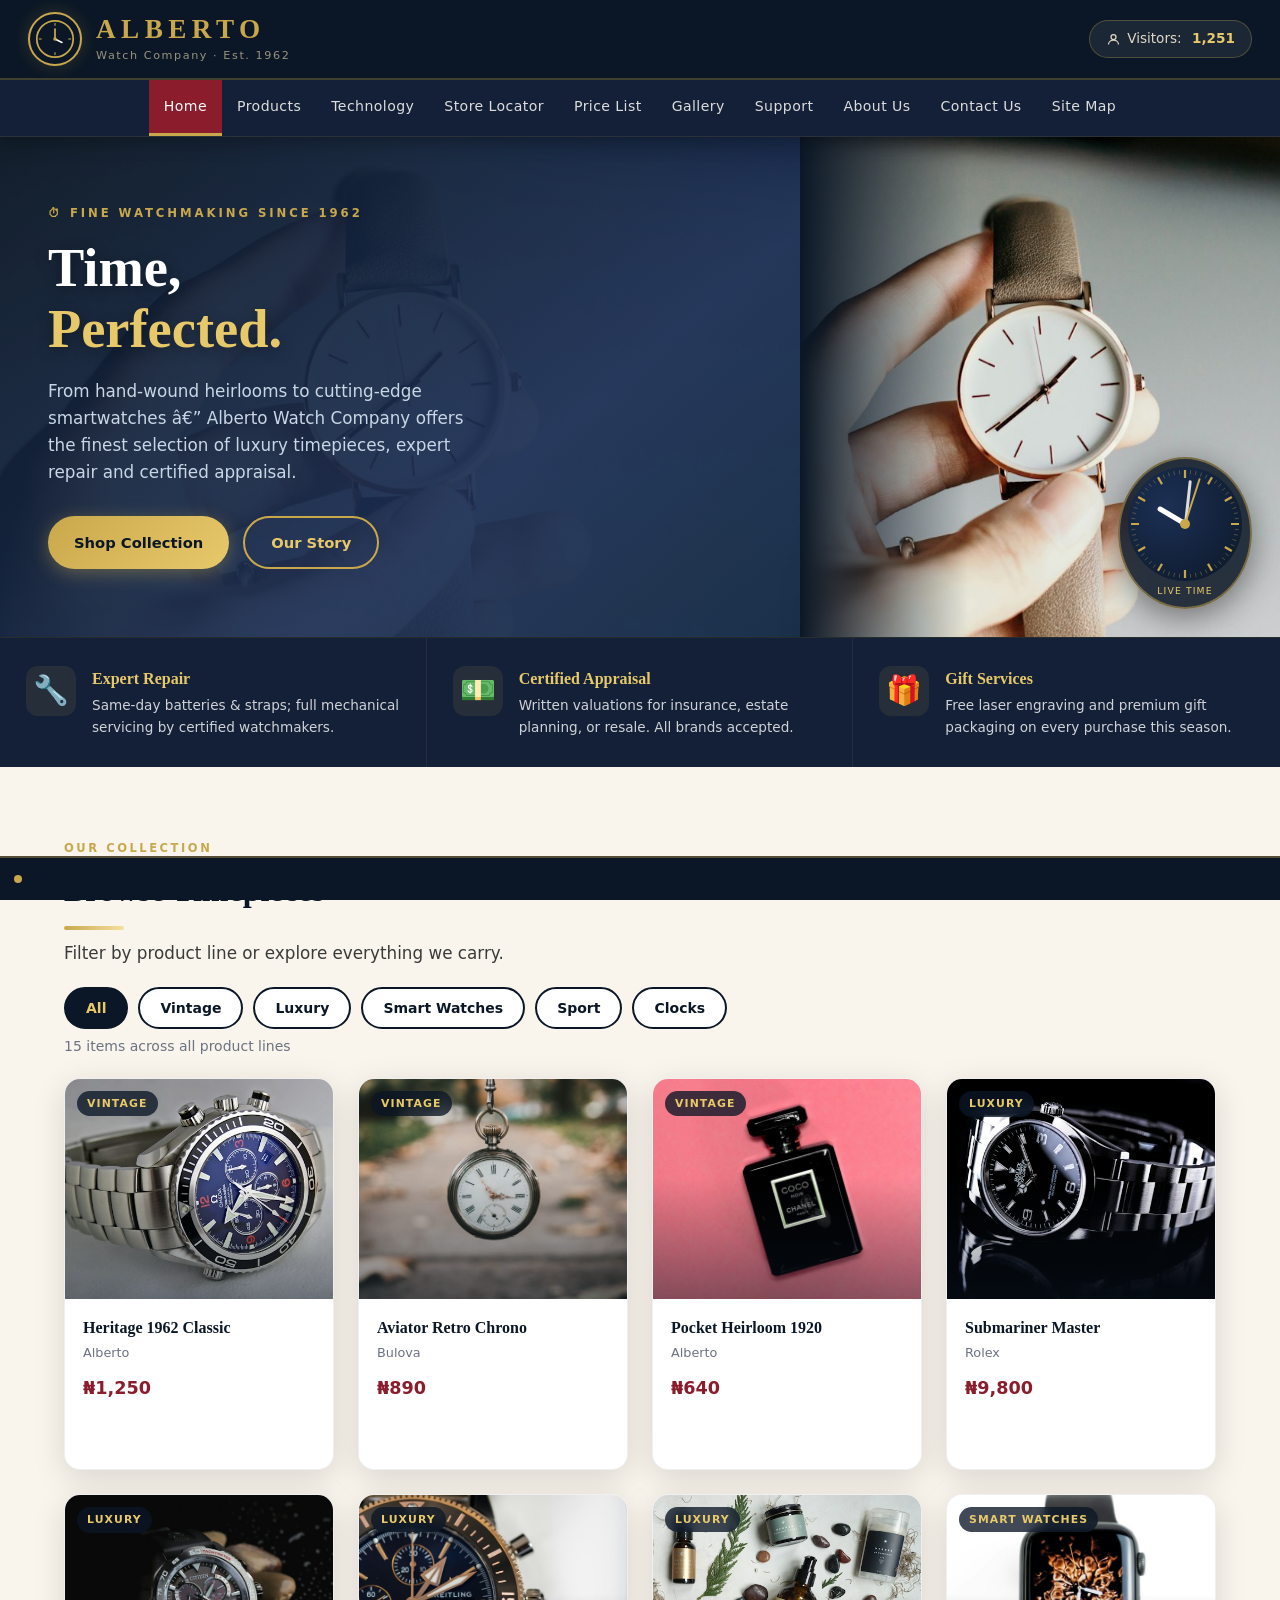
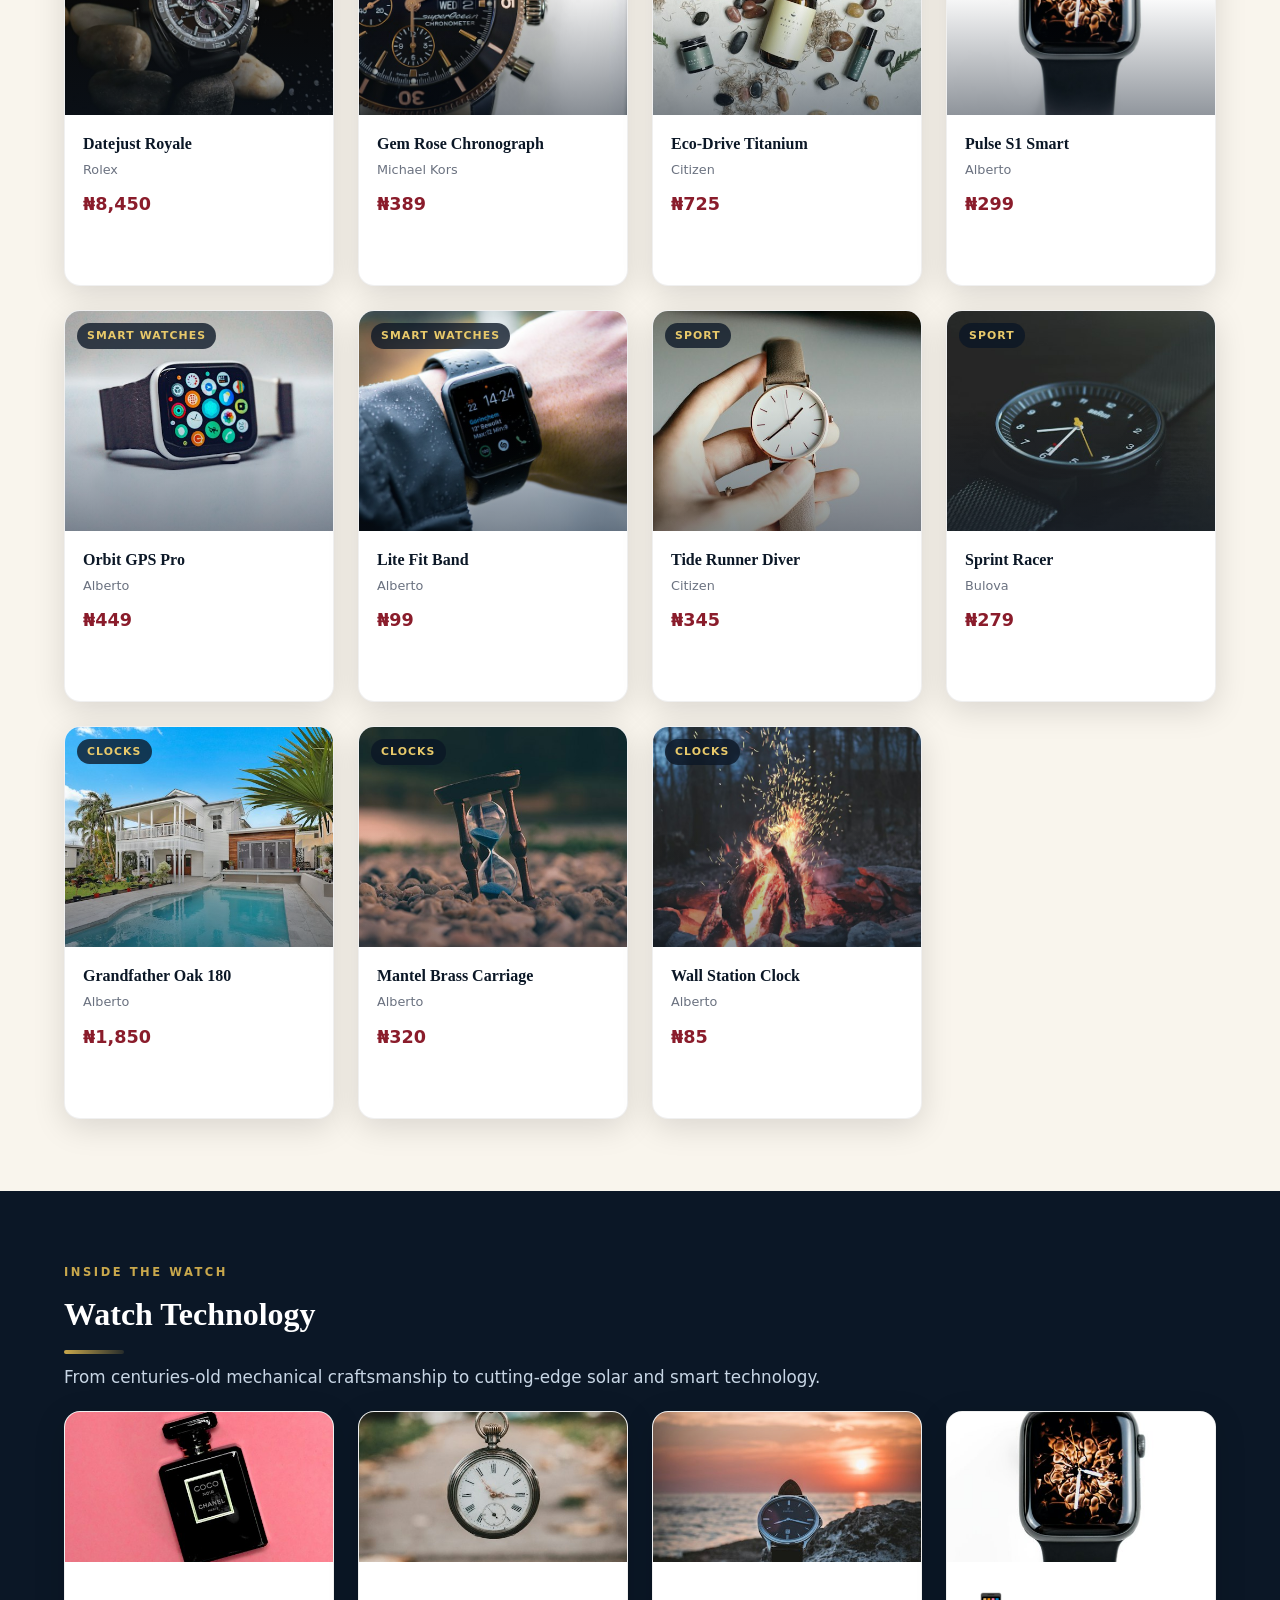
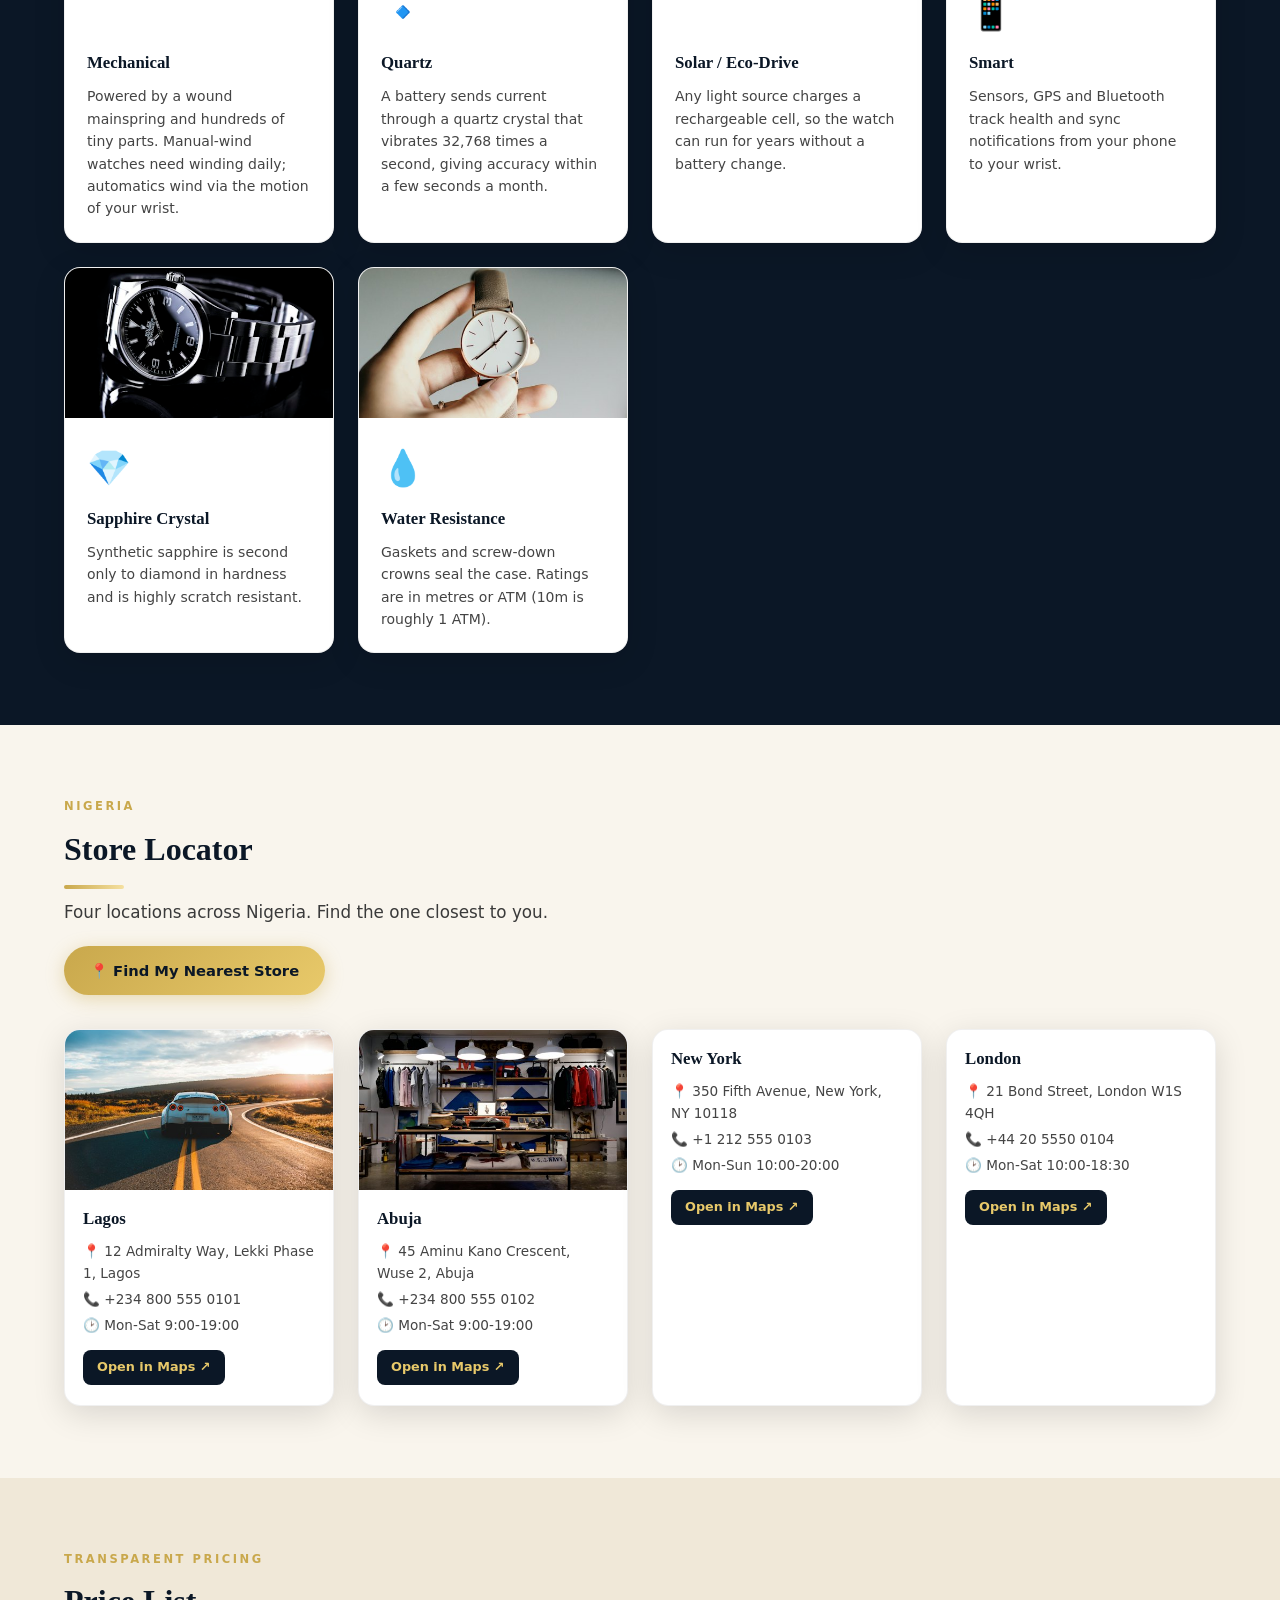
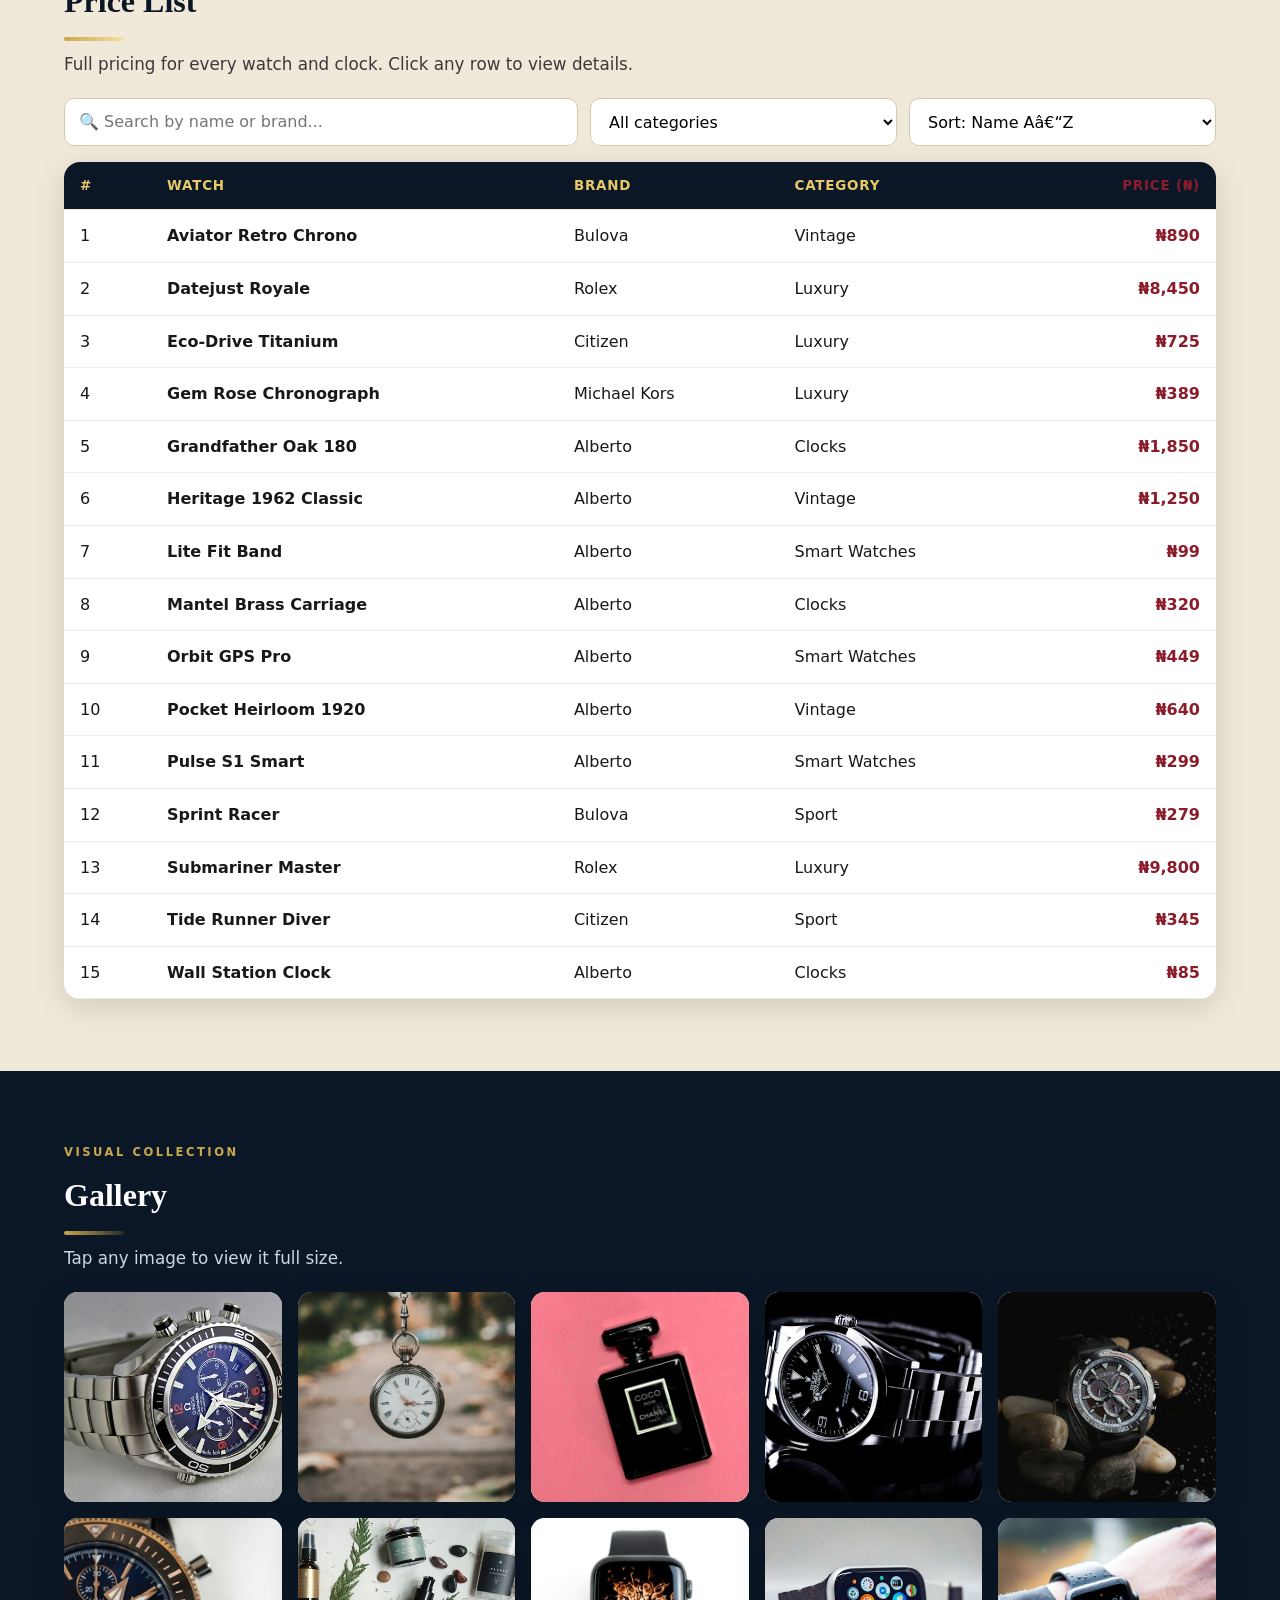
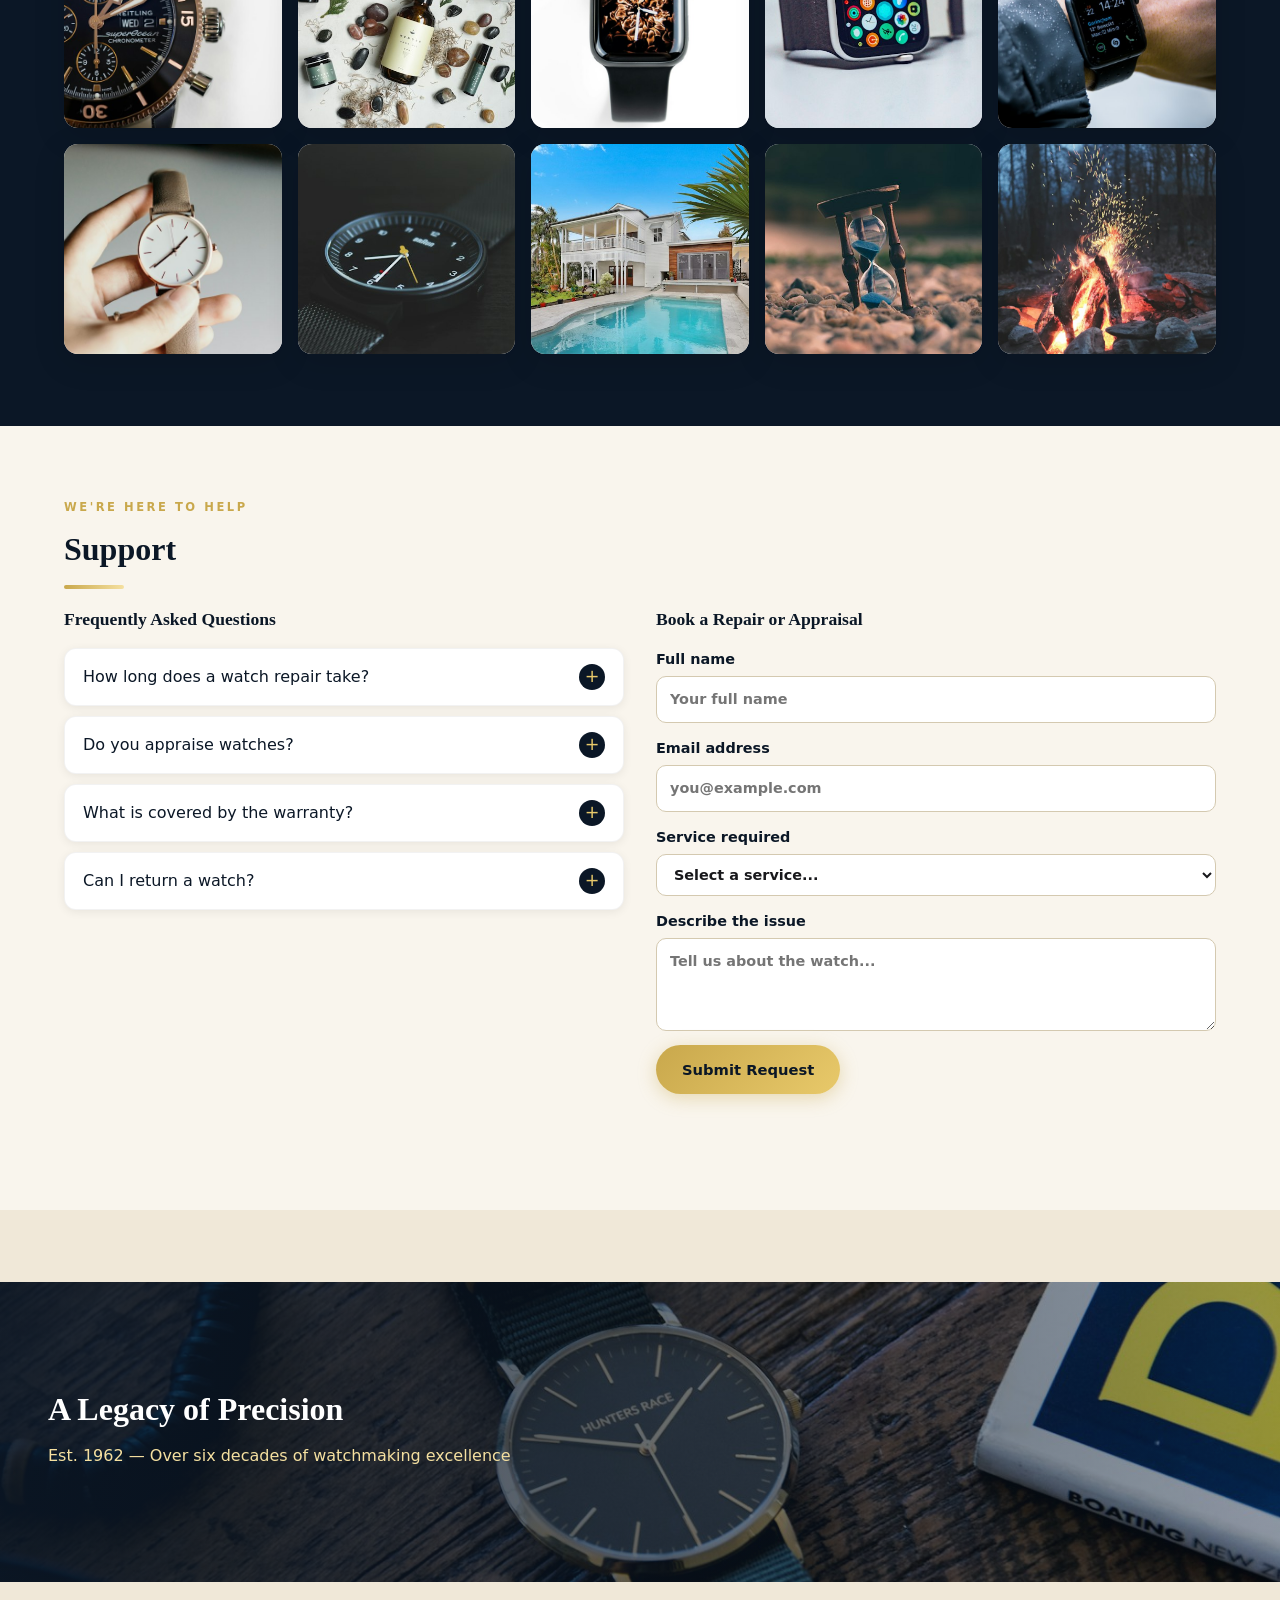
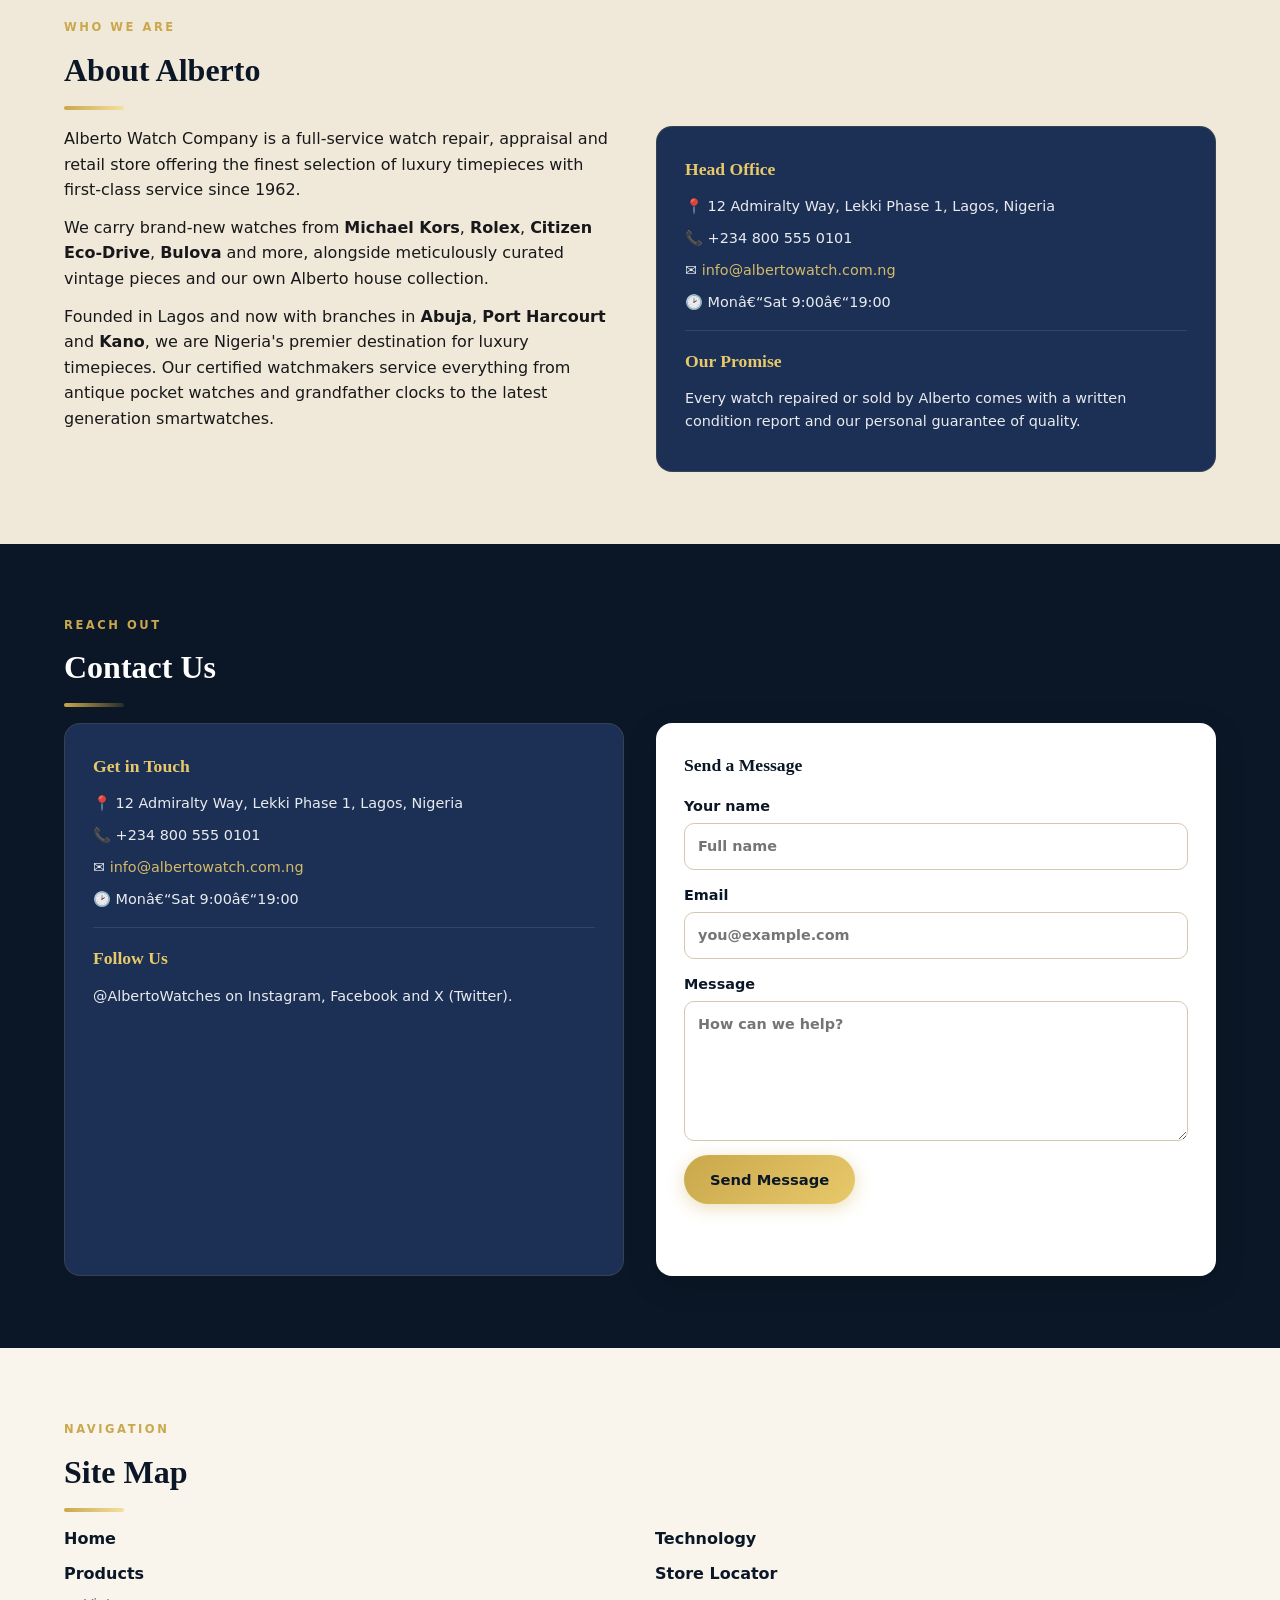
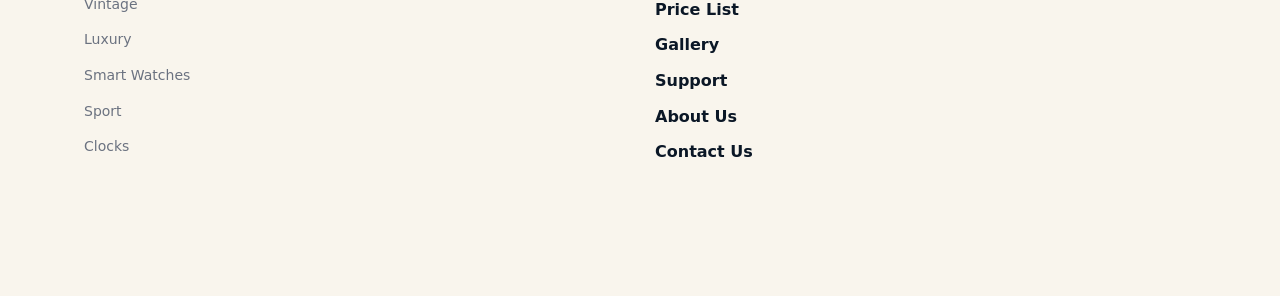
==== commit d148fdfd: "Clean up comments" ====
--- a/index.html
+++ b/index.html
@@ -1,15 +1,15 @@
-<!DOCTYPE html>
+﻿<!DOCTYPE html>
 <html lang="en">
 <head>
 <meta charset="UTF-8">
 <meta name="viewport" content="width=device-width, initial-scale=1">
 <title>Alberto Watch Company | Luxury Timepieces Since 1962</title>
-<meta name="description" content="Alberto Watch Company – full-service watch repair, appraisal and retail. Rolex, Michael Kors, Citizen, Bulova and our own Alberto collection.">
+<meta name="description" content="Alberto Watch Company â€“ full-service watch repair, appraisal and retail. Rolex, Michael Kors, Citizen, Bulova and our own Alberto collection.">
 <link rel="stylesheet" href="css/style.css">
 </head>
 <body>
 
-<!-- ═══════════ TOP BAR ═══════════ -->
+<!-- â•â•â•â•â•â•â•â•â•â•â• TOP BAR â•â•â•â•â•â•â•â•â•â•â• -->
 <header class="topbar">
   <div class="brand">
     <div class="logo-wrap">
@@ -37,7 +37,7 @@
   <button class="burger" id="burger" aria-label="Toggle menu" aria-expanded="false">&#9776;</button>
 </header>
 
-<!-- ═══════════ STICKY NAV ═══════════ -->
+<!-- â•â•â•â•â•â•â•â•â•â•â• STICKY NAV â•â•â•â•â•â•â•â•â•â•â• -->
 <nav class="menu" id="menu" aria-label="Main navigation">
   <a href="#home">Home</a>
   <a href="#products">Products</a>
@@ -51,16 +51,16 @@
   <a href="#sitemap">Site Map</a>
 </nav>
 
-<!-- ═══════════ ALL SECTIONS SCROLL CONTINUOUSLY ═══════════ -->
-
-<!-- ── HERO ── -->
+<!-- â•â•â•â•â•â•â•â•â•â•â• ALL SECTIONS SCROLL CONTINUOUSLY â•â•â•â•â•â•â•â•â•â•â• -->
+
+<!-- â”€â”€ HERO â”€â”€ -->
 <section id="home" class="sec-hero">
   <div class="hero">
     <div class="hero-left">
       <p class="hero-eyebrow">&#9201; Fine Watchmaking Since 1962</p>
       <h1>Time,<br><span>Perfected.</span></h1>
       <p class="hero-desc">
-        From hand-wound heirlooms to cutting-edge smartwatches —
+        From hand-wound heirlooms to cutting-edge smartwatches â€”
         Alberto Watch Company offers the finest selection of luxury timepieces,
         expert repair and certified appraisal.
       </p>
@@ -101,7 +101,7 @@
   </div>
 </section>
 
-<!-- ── FEATURED / PRODUCTS ── -->
+<!-- â”€â”€ FEATURED / PRODUCTS â”€â”€ -->
 <section id="products" class="sec-block">
   <div class="container">
     <p class="sec-eyebrow">Our Collection</p>
@@ -113,7 +113,7 @@
   </div>
 </section>
 
-<!-- ── TECHNOLOGY ── -->
+<!-- â”€â”€ TECHNOLOGY â”€â”€ -->
 <section id="technology" class="sec-block sec-dark">
   <div class="container">
     <p class="sec-eyebrow" style="color:var(--gold)">Inside the Watch</p>
@@ -123,7 +123,7 @@
   </div>
 </section>
 
-<!-- ── STORE LOCATOR ── -->
+<!-- â”€â”€ STORE LOCATOR â”€â”€ -->
 <section id="store" class="sec-block">
   <div class="container">
     <p class="sec-eyebrow">Nigeria</p>
@@ -137,7 +137,7 @@
   </div>
 </section>
 
-<!-- ── PRICE LIST ── -->
+<!-- â”€â”€ PRICE LIST â”€â”€ -->
 <section id="prices" class="sec-block sec-cream">
   <div class="container">
     <p class="sec-eyebrow">Transparent Pricing</p>
@@ -147,7 +147,7 @@
       <input type="search" id="priceSearch" placeholder="&#128269; Search by name or brand...">
       <select id="priceCat"><option value="">All categories</option></select>
       <select id="priceSort">
-        <option value="name">Sort: Name A–Z</option>
+        <option value="name">Sort: Name Aâ€“Z</option>
         <option value="low">Price: Low &#8594; High</option>
         <option value="high">Price: High &#8594; Low</option>
       </select>
@@ -161,7 +161,7 @@
   </div>
 </section>
 
-<!-- ── GALLERY ── -->
+<!-- â”€â”€ GALLERY â”€â”€ -->
 <section id="gallery" class="sec-block sec-dark">
   <div class="container">
     <p class="sec-eyebrow" style="color:var(--gold)">Visual Collection</p>
@@ -171,7 +171,7 @@
   </div>
 </section>
 
-<!-- ── SUPPORT ── -->
+<!-- â”€â”€ SUPPORT â”€â”€ -->
 <section id="support" class="sec-block">
   <div class="container">
     <p class="sec-eyebrow">We're Here to Help</p>
@@ -205,7 +205,7 @@
   </div>
 </section>
 
-<!-- ── ABOUT ── -->
+<!-- â”€â”€ ABOUT â”€â”€ -->
 <section id="about" class="sec-block sec-cream">
   <div class="about-banner">
     <img src="images/hero/about-banner.jpg" alt="Watch workshop" loading="lazy">
@@ -230,7 +230,7 @@
         <p>&#128205; 12 Admiralty Way, Lekki Phase 1, Lagos, Nigeria</p>
         <p>&#128222; +234 800 555 0101</p>
         <p>&#9993; <a href="mailto:info@albertowatch.com.ng">info@albertowatch.com.ng</a></p>
-        <p>&#128337; Mon–Sat 9:00–19:00</p>
+        <p>&#128337; Monâ€“Sat 9:00â€“19:00</p>
         <hr style="border:0;border-top:1px solid rgba(255,255,255,.1);margin:16px 0">
         <h3>Our Promise</h3>
         <p>Every watch repaired or sold by Alberto comes with a written condition report and our personal guarantee of quality.</p>
@@ -239,7 +239,7 @@
   </div>
 </section>
 
-<!-- ── CONTACT ── -->
+<!-- â”€â”€ CONTACT â”€â”€ -->
 <section id="contact" class="sec-block sec-dark">
   <div class="container">
     <p class="sec-eyebrow" style="color:var(--gold)">Reach Out</p>
@@ -250,7 +250,7 @@
         <p>&#128205; 12 Admiralty Way, Lekki Phase 1, Lagos, Nigeria</p>
         <p>&#128222; +234 800 555 0101</p>
         <p>&#9993; <a href="mailto:info@albertowatch.com.ng">info@albertowatch.com.ng</a></p>
-        <p>&#128337; Mon–Sat 9:00–19:00</p>
+        <p>&#128337; Monâ€“Sat 9:00â€“19:00</p>
         <hr style="border:0;border-top:1px solid rgba(255,255,255,.1);margin:16px 0">
         <h3>Follow Us</h3>
         <p>@AlbertoWatches on Instagram, Facebook and X (Twitter).</p>
@@ -267,7 +267,7 @@
   </div>
 </section>
 
-<!-- ── SITEMAP ── -->
+<!-- â”€â”€ SITEMAP â”€â”€ -->
 <section id="sitemap" class="sec-block">
   <div class="container">
     <p class="sec-eyebrow">Navigation</p>
@@ -276,7 +276,7 @@
   </div>
 </section>
 
-<!-- ═══════════ PRODUCT POPUP ═══════════ -->
+<!-- â•â•â•â•â•â•â•â•â•â•â• PRODUCT POPUP â•â•â•â•â•â•â•â•â•â•â• -->
 <div class="modal" id="modal" aria-hidden="true">
   <div class="modal-box" role="dialog" aria-modal="true" aria-labelledby="mTitle">
     <button class="modal-close" id="modalClose" aria-label="Close popup">&times;</button>
@@ -294,7 +294,7 @@
   </div>
 </div>
 
-<!-- ═══════════ GALLERY LIGHTBOX ═══════════ -->
+<!-- â•â•â•â•â•â•â•â•â•â•â• GALLERY LIGHTBOX â•â•â•â•â•â•â•â•â•â•â• -->
 <div class="modal" id="lightbox" aria-hidden="true">
   <div class="modal-box light" role="dialog" aria-modal="true">
     <button class="modal-close" id="lightClose" aria-label="Close lightbox">&times;</button>
@@ -303,13 +303,14 @@
   </div>
 </div>
 
-<!-- ═══════════ TICKER ═══════════ -->
+<!-- â•â•â•â•â•â•â•â•â•â•â• TICKER â•â•â•â•â•â•â•â•â•â•â• -->
 <footer class="ticker-wrap" aria-live="off">
   <div class="ticker-dot" aria-hidden="true"></div>
-  <div class="ticker"><span id="tickerText">Loading…</span></div>
+  <div class="ticker"><span id="tickerText">Loadingâ€¦</span></div>
 </footer>
 
 <script src="data/data.js"></script>
 <script src="js/app.js"></script>
 </body>
 </html>
+
--- a/css/style.css
+++ b/css/style.css
@@ -1,6 +1,4 @@
-/* =====================================================================
-   ALBERTO WATCH COMPANY  –  True Single-Page Scrolling Layout
-   ===================================================================== */
+﻿
 :root {
   --navy:   #0b1726;
   --navy2:  #132038;
@@ -17,7 +15,7 @@
   --radius: 16px;
 }
 
-/* ── Reset ── */
+/* â”€â”€ Reset â”€â”€ */
 *, *::before, *::after { box-sizing: border-box; margin: 0; padding: 0; }
 html  { scroll-behavior: smooth; font-size: 16px; }
 body  {
@@ -34,13 +32,13 @@
 p         { margin-bottom: .75rem; }
 button    { font: inherit; cursor: pointer; }
 
-/* ── Layout helpers ── */
+/* â”€â”€ Layout helpers â”€â”€ */
 .container  { max-width: 1200px; margin: 0 auto; padding: 0 24px; }
 .center     { text-align: center; }
 .muted      { color: var(--muted); font-size: .875rem; }
 .lead       { color: #3a3a3a; font-size: 1.05rem; margin: 10px 0 20px; }
 
-/* ── Typography helpers ── */
+/* â”€â”€ Typography helpers â”€â”€ */
 .sec-eyebrow {
   font-size: .72rem; letter-spacing: .22em; text-transform: uppercase;
   color: var(--gold); font-weight: 700; margin-bottom: 8px;
@@ -62,9 +60,9 @@
   letter-spacing: .08em; text-transform: uppercase; font-weight: 700;
 }
 
-/* ════════════════════════════════════════
+/* â•â•â•â•â•â•â•â•â•â•â•â•â•â•â•â•â•â•â•â•â•â•â•â•â•â•â•â•â•â•â•â•â•â•â•â•â•â•â•â•
    TOP BAR
-════════════════════════════════════════ */
+â•â•â•â•â•â•â•â•â•â•â•â•â•â•â•â•â•â•â•â•â•â•â•â•â•â•â•â•â•â•â•â•â•â•â•â•â•â•â•â• */
 .topbar {
   display: flex; align-items: center; justify-content: space-between;
   flex-wrap: wrap; gap: 10px;
@@ -98,9 +96,9 @@
   color: var(--gold); font-size: 1.4rem; padding: 4px 12px; border-radius: 8px;
 }
 
-/* ════════════════════════════════════════
+/* â•â•â•â•â•â•â•â•â•â•â•â•â•â•â•â•â•â•â•â•â•â•â•â•â•â•â•â•â•â•â•â•â•â•â•â•â•â•â•â•
    STICKY NAV
-════════════════════════════════════════ */
+â•â•â•â•â•â•â•â•â•â•â•â•â•â•â•â•â•â•â•â•â•â•â•â•â•â•â•â•â•â•â•â•â•â•â•â•â•â•â•â• */
 .menu {
   display: flex; flex-wrap: wrap; justify-content: center;
   background: var(--navy2);
@@ -118,9 +116,9 @@
 .menu a:hover  { color: var(--gold2); background: rgba(201,168,76,.1); border-bottom-color: var(--gold); text-decoration: none; }
 .menu a.active { color: #fff; background: var(--red); border-bottom-color: var(--gold); }
 
-/* ════════════════════════════════════════
+/* â•â•â•â•â•â•â•â•â•â•â•â•â•â•â•â•â•â•â•â•â•â•â•â•â•â•â•â•â•â•â•â•â•â•â•â•â•â•â•â•
    SECTION WRAPPERS  (all always visible)
-════════════════════════════════════════ */
+â•â•â•â•â•â•â•â•â•â•â•â•â•â•â•â•â•â•â•â•â•â•â•â•â•â•â•â•â•â•â•â•â•â•â•â•â•â•â•â• */
 .sec-block  { padding: 72px 0; }
 .sec-dark   { background: var(--navy); color: #fff; }
 .sec-dark   .section-title { color: #fff; }
@@ -128,9 +126,9 @@
 .sec-cream  { background: var(--cream2); }
 .sec-hero   { background: var(--navy); }
 
-/* ════════════════════════════════════════
+/* â•â•â•â•â•â•â•â•â•â•â•â•â•â•â•â•â•â•â•â•â•â•â•â•â•â•â•â•â•â•â•â•â•â•â•â•â•â•â•â•
    HERO
-════════════════════════════════════════ */
+â•â•â•â•â•â•â•â•â•â•â•â•â•â•â•â•â•â•â•â•â•â•â•â•â•â•â•â•â•â•â•â•â•â•â•â•â•â•â•â• */
 .hero {
   display: grid; grid-template-columns: 1fr 480px;
   min-height: 500px;
@@ -217,9 +215,9 @@
 .feature-tile h3 { color: var(--gold2); margin-bottom: 4px; font-size: 1rem; }
 .feature-tile p  { font-size: .85rem; opacity: .8; margin: 0; }
 
-/* ════════════════════════════════════════
+/* â•â•â•â•â•â•â•â•â•â•â•â•â•â•â•â•â•â•â•â•â•â•â•â•â•â•â•â•â•â•â•â•â•â•â•â•â•â•â•â•
    BUTTONS
-════════════════════════════════════════ */
+â•â•â•â•â•â•â•â•â•â•â•â•â•â•â•â•â•â•â•â•â•â•â•â•â•â•â•â•â•â•â•â•â•â•â•â•â•â•â•â• */
 .btn {
   display: inline-flex; align-items: center; gap: 8px;
   background: linear-gradient(135deg, var(--gold), var(--gold2));
@@ -234,9 +232,9 @@
 .btn-outline      { background: transparent; color: var(--gold2); border: 2px solid var(--gold); box-shadow: none; }
 .btn-outline:hover{ background: rgba(201,168,76,.12); }
 
-/* ════════════════════════════════════════
+/* â•â•â•â•â•â•â•â•â•â•â•â•â•â•â•â•â•â•â•â•â•â•â•â•â•â•â•â•â•â•â•â•â•â•â•â•â•â•â•â•
    PRODUCT CARDS
-════════════════════════════════════════ */
+â•â•â•â•â•â•â•â•â•â•â•â•â•â•â•â•â•â•â•â•â•â•â•â•â•â•â•â•â•â•â•â•â•â•â•â•â•â•â•â• */
 .grid {
   display: grid;
   grid-template-columns: repeat(auto-fill, minmax(240px, 1fr));
@@ -292,9 +290,9 @@
 .card:hover .quick-view,
 .card:focus .quick-view { opacity: 1; transform: none; }
 
-/* ════════════════════════════════════════
+/* â•â•â•â•â•â•â•â•â•â•â•â•â•â•â•â•â•â•â•â•â•â•â•â•â•â•â•â•â•â•â•â•â•â•â•â•â•â•â•â•
    FILTERS
-════════════════════════════════════════ */
+â•â•â•â•â•â•â•â•â•â•â•â•â•â•â•â•â•â•â•â•â•â•â•â•â•â•â•â•â•â•â•â•â•â•â•â•â•â•â•â• */
 .filters { display: flex; flex-wrap: wrap; gap: 10px; margin: 18px 0 6px; }
 .chip {
   border: 2px solid var(--navy); background: #fff; color: var(--navy);
@@ -305,9 +303,9 @@
 .chip:hover  { background: var(--gold); border-color: var(--gold); transform: scale(1.04); }
 .chip.active { background: var(--navy); color: var(--gold2); border-color: var(--navy); }
 
-/* ════════════════════════════════════════
+/* â•â•â•â•â•â•â•â•â•â•â•â•â•â•â•â•â•â•â•â•â•â•â•â•â•â•â•â•â•â•â•â•â•â•â•â•â•â•â•â•
    TECHNOLOGY
-════════════════════════════════════════ */
+â•â•â•â•â•â•â•â•â•â•â•â•â•â•â•â•â•â•â•â•â•â•â•â•â•â•â•â•â•â•â•â•â•â•â•â•â•â•â•â• */
 .tech-grid .card  { cursor: default; }
 .tech-card-img    { height: 150px; overflow: hidden; }
 .tech-card-img img{ width: 100%; height: 100%; object-fit: cover; }
@@ -316,9 +314,9 @@
 .tech-grid .card h3 { color: var(--navy); font-size: 1.05rem; margin-bottom: 8px; }
 .tech-grid .card p  { font-size: .875rem; color: #444; margin: 0; }
 
-/* ════════════════════════════════════════
+/* â•â•â•â•â•â•â•â•â•â•â•â•â•â•â•â•â•â•â•â•â•â•â•â•â•â•â•â•â•â•â•â•â•â•â•â•â•â•â•â•
    STORES
-════════════════════════════════════════ */
+â•â•â•â•â•â•â•â•â•â•â•â•â•â•â•â•â•â•â•â•â•â•â•â•â•â•â•â•â•â•â•â•â•â•â•â•â•â•â•â• */
 .store-card          { cursor: default; padding: 0; }
 .store-card.nearest  { box-shadow: 0 0 0 3px var(--gold), 0 4px 24px rgba(201,168,76,.22); }
 .store-photo         { height: 160px; overflow: hidden; }
@@ -335,9 +333,9 @@
 }
 .maps-link:hover { background: var(--navy3); text-decoration: none; }
 
-/* ════════════════════════════════════════
+/* â•â•â•â•â•â•â•â•â•â•â•â•â•â•â•â•â•â•â•â•â•â•â•â•â•â•â•â•â•â•â•â•â•â•â•â•â•â•â•â•
    PRICE TABLE
-════════════════════════════════════════ */
+â•â•â•â•â•â•â•â•â•â•â•â•â•â•â•â•â•â•â•â•â•â•â•â•â•â•â•â•â•â•â•â•â•â•â•â•â•â•â•â• */
 .price-tools { display: flex; flex-wrap: wrap; gap: 12px; margin: 16px 0; }
 .price-tools input,
 .price-tools select {
@@ -358,9 +356,9 @@
 tbody tr:hover { background: #fdf6e3; cursor: pointer; }
 .num           { text-align: right; font-weight: 700; color: var(--red); }
 
-/* ════════════════════════════════════════
+/* â•â•â•â•â•â•â•â•â•â•â•â•â•â•â•â•â•â•â•â•â•â•â•â•â•â•â•â•â•â•â•â•â•â•â•â•â•â•â•â•
    GALLERY
-════════════════════════════════════════ */
+â•â•â•â•â•â•â•â•â•â•â•â•â•â•â•â•â•â•â•â•â•â•â•â•â•â•â•â•â•â•â•â•â•â•â•â•â•â•â•â• */
 .gallery {
   display: grid;
   grid-template-columns: repeat(auto-fill, minmax(210px, 1fr));
@@ -383,9 +381,9 @@
 }
 .gallery .g:hover .g-cap { transform: none; }
 
-/* ════════════════════════════════════════
+/* â•â•â•â•â•â•â•â•â•â•â•â•â•â•â•â•â•â•â•â•â•â•â•â•â•â•â•â•â•â•â•â•â•â•â•â•â•â•â•â•
    TWO-COL + INFO CARDS
-════════════════════════════════════════ */
+â•â•â•â•â•â•â•â•â•â•â•â•â•â•â•â•â•â•â•â•â•â•â•â•â•â•â•â•â•â•â•â•â•â•â•â•â•â•â•â• */
 .two-col  { display: grid; grid-template-columns: 1fr 1fr; gap: 32px; margin-top: 16px; }
 .info-card {
   background: var(--navy3); color: #fff;
@@ -396,9 +394,9 @@
 .info-card p   { margin: 9px 0; font-size: .9rem; opacity: .9; }
 .info-card a   { color: var(--gold2); }
 
-/* ════════════════════════════════════════
+/* â•â•â•â•â•â•â•â•â•â•â•â•â•â•â•â•â•â•â•â•â•â•â•â•â•â•â•â•â•â•â•â•â•â•â•â•â•â•â•â•
    FORMS
-════════════════════════════════════════ */
+â•â•â•â•â•â•â•â•â•â•â•â•â•â•â•â•â•â•â•â•â•â•â•â•â•â•â•â•â•â•â•â•â•â•â•â•â•â•â•â• */
 form label    { display: block; font-weight: 600; font-size: .9rem; color: var(--navy); margin-bottom: 14px; }
 form input, form select, form textarea {
   display: block; width: 100%; margin-top: 5px;
@@ -416,9 +414,9 @@
 .form-msg.ok  { color: #1e7e34; background: #d4edda; }
 .form-msg.err { color: #c0392b; background: #fdecea; }
 
-/* ════════════════════════════════════════
+/* â•â•â•â•â•â•â•â•â•â•â•â•â•â•â•â•â•â•â•â•â•â•â•â•â•â•â•â•â•â•â•â•â•â•â•â•â•â•â•â•
    FAQ
-════════════════════════════════════════ */
+â•â•â•â•â•â•â•â•â•â•â•â•â•â•â•â•â•â•â•â•â•â•â•â•â•â•â•â•â•â•â•â•â•â•â•â•â•â•â•â• */
 .faq-item {
   background: #fff; border-radius: 12px; margin-bottom: 10px;
   box-shadow: 0 2px 10px rgba(0,0,0,.07); overflow: hidden;
@@ -443,9 +441,9 @@
 .faq-item.open .faq-a { max-height: 200px; padding: 0 18px 15px; }
 .faq-a p { color: #444; font-size: .88rem; line-height: 1.7; margin: 0; }
 
-/* ════════════════════════════════════════
+/* â•â•â•â•â•â•â•â•â•â•â•â•â•â•â•â•â•â•â•â•â•â•â•â•â•â•â•â•â•â•â•â•â•â•â•â•â•â•â•â•
    ABOUT BANNER
-════════════════════════════════════════ */
+â•â•â•â•â•â•â•â•â•â•â•â•â•â•â•â•â•â•â•â•â•â•â•â•â•â•â•â•â•â•â•â•â•â•â•â•â•â•â•â• */
 .about-banner { position: relative; height: 300px; overflow: hidden; }
 .about-banner img { width: 100%; height: 100%; object-fit: cover; }
 .about-banner-overlay {
@@ -456,9 +454,9 @@
 .about-banner-text h2 { color: #fff; font-size: 2rem; margin-bottom: 8px; }
 .about-banner-text p  { color: var(--gold3); font-size: 1rem; }
 
-/* ════════════════════════════════════════
+/* â•â•â•â•â•â•â•â•â•â•â•â•â•â•â•â•â•â•â•â•â•â•â•â•â•â•â•â•â•â•â•â•â•â•â•â•â•â•â•â•
    SITEMAP
-════════════════════════════════════════ */
+â•â•â•â•â•â•â•â•â•â•â•â•â•â•â•â•â•â•â•â•â•â•â•â•â•â•â•â•â•â•â•â•â•â•â•â•â•â•â•â• */
 .sitemap         { list-style: none; columns: 2; gap: 30px; margin-top: 14px; }
 .sitemap li      { margin-bottom: 10px; }
 .sitemap > li > a{ font-weight: 700; color: var(--navy); }
@@ -466,9 +464,9 @@
 .sitemap ul li a { color: var(--muted); font-size: .875rem; }
 .sitemap ul li a:hover { color: var(--gold); }
 
-/* ════════════════════════════════════════
+/* â•â•â•â•â•â•â•â•â•â•â•â•â•â•â•â•â•â•â•â•â•â•â•â•â•â•â•â•â•â•â•â•â•â•â•â•â•â•â•â•
    MODAL
-════════════════════════════════════════ */
+â•â•â•â•â•â•â•â•â•â•â•â•â•â•â•â•â•â•â•â•â•â•â•â•â•â•â•â•â•â•â•â•â•â•â•â•â•â•â•â• */
 .modal {
   position: fixed; inset: 0;
   background: rgba(0,0,0,.74);
@@ -510,9 +508,9 @@
 .modal-box.light   { max-width: 560px; }
 .modal-box.light img { width: 100%; height: auto; border-radius: 12px; max-height: 70vh; object-fit: contain; }
 
-/* ════════════════════════════════════════
+/* â•â•â•â•â•â•â•â•â•â•â•â•â•â•â•â•â•â•â•â•â•â•â•â•â•â•â•â•â•â•â•â•â•â•â•â•â•â•â•â•
    TICKER
-════════════════════════════════════════ */
+â•â•â•â•â•â•â•â•â•â•â•â•â•â•â•â•â•â•â•â•â•â•â•â•â•â•â•â•â•â•â•â•â•â•â•â•â•â•â•â• */
 .ticker-wrap {
   position: fixed; left: 0; right: 0; bottom: 0;
   background: var(--navy); color: var(--gold2);
@@ -529,9 +527,9 @@
 .ticker-wrap:hover .ticker { animation-play-state: paused; }
 @keyframes scroll { to { transform: translateX(-100%); } }
 
-/* ════════════════════════════════════════
+/* â•â•â•â•â•â•â•â•â•â•â•â•â•â•â•â•â•â•â•â•â•â•â•â•â•â•â•â•â•â•â•â•â•â•â•â•â•â•â•â•
    RESPONSIVE
-════════════════════════════════════════ */
+â•â•â•â•â•â•â•â•â•â•â•â•â•â•â•â•â•â•â•â•â•â•â•â•â•â•â•â•â•â•â•â•â•â•â•â•â•â•â•â• */
 @media (max-width: 960px) {
   .hero { grid-template-columns: 1fr; }
   .hero-right { display: none; }
@@ -564,3 +562,4 @@
 @media (prefers-reduced-motion: reduce) {
   * { animation-duration: .01ms !important; transition-duration: .01ms !important; }
 }
+
